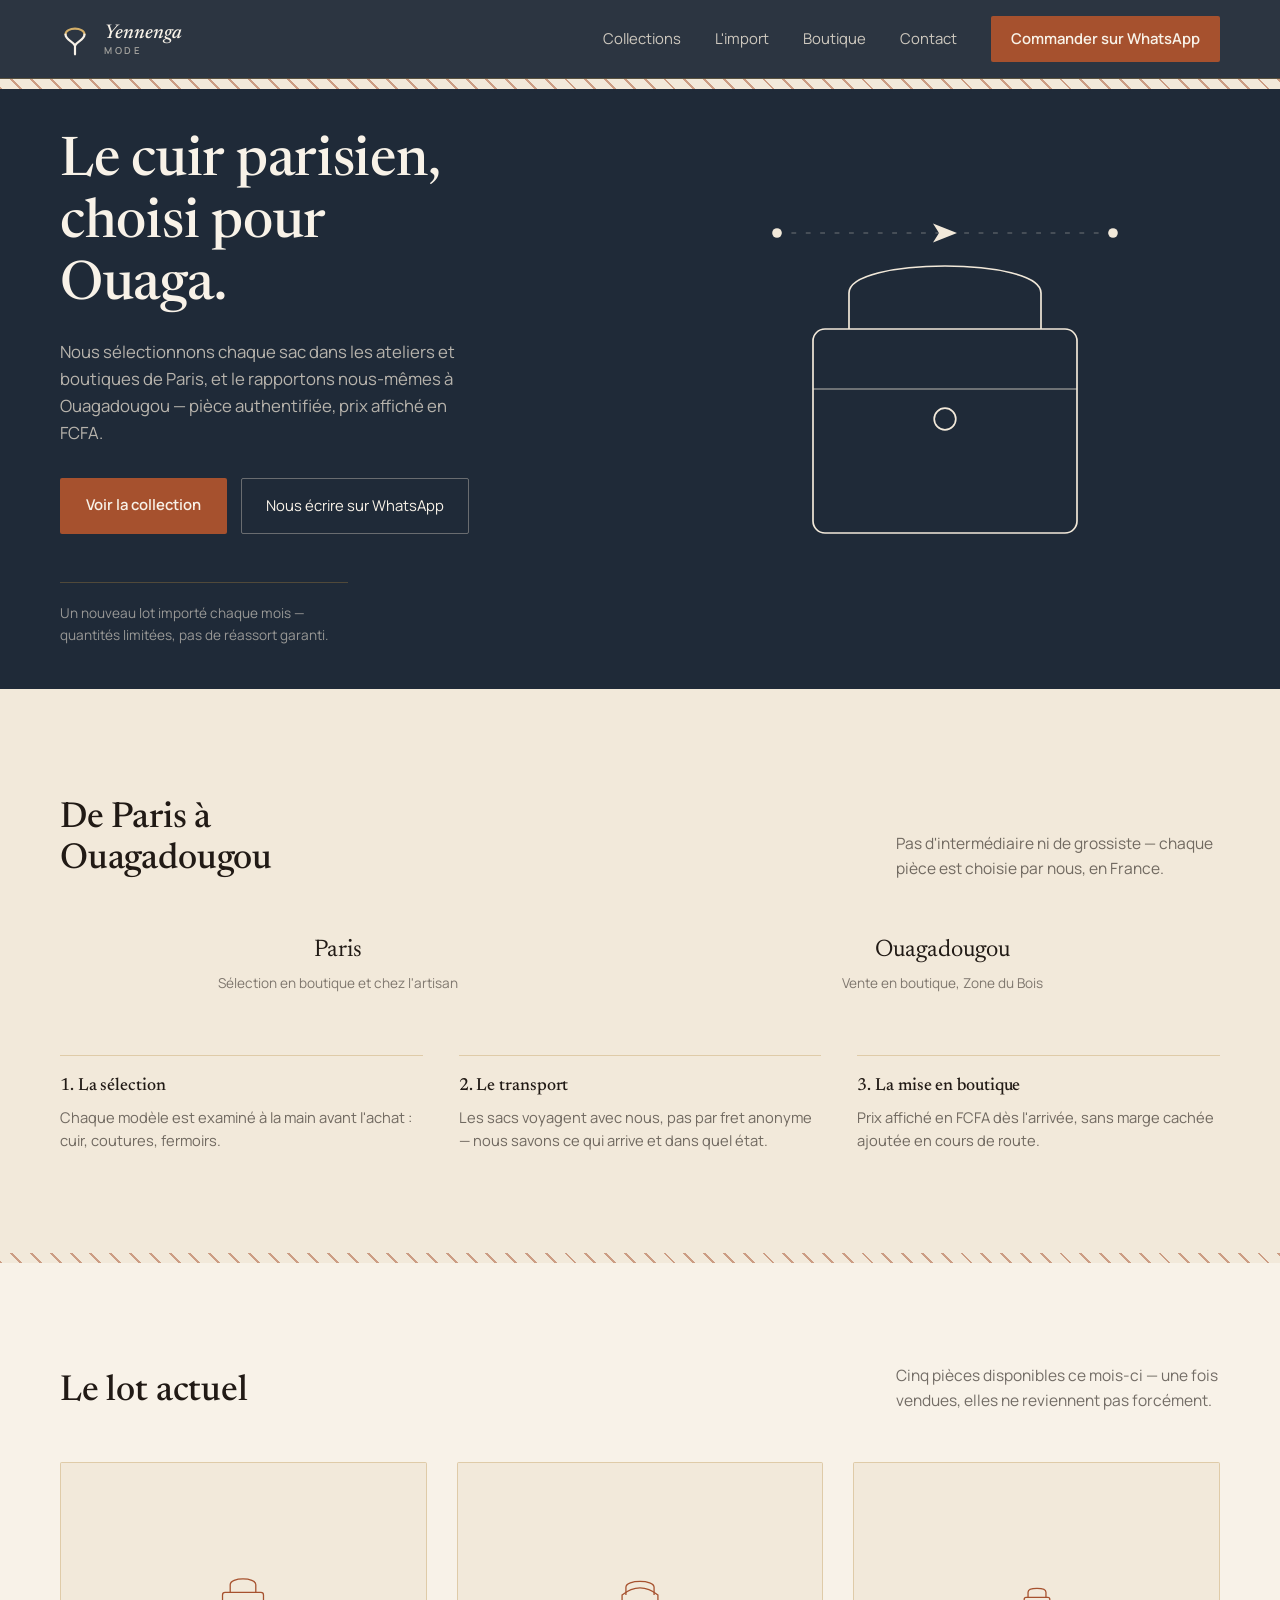
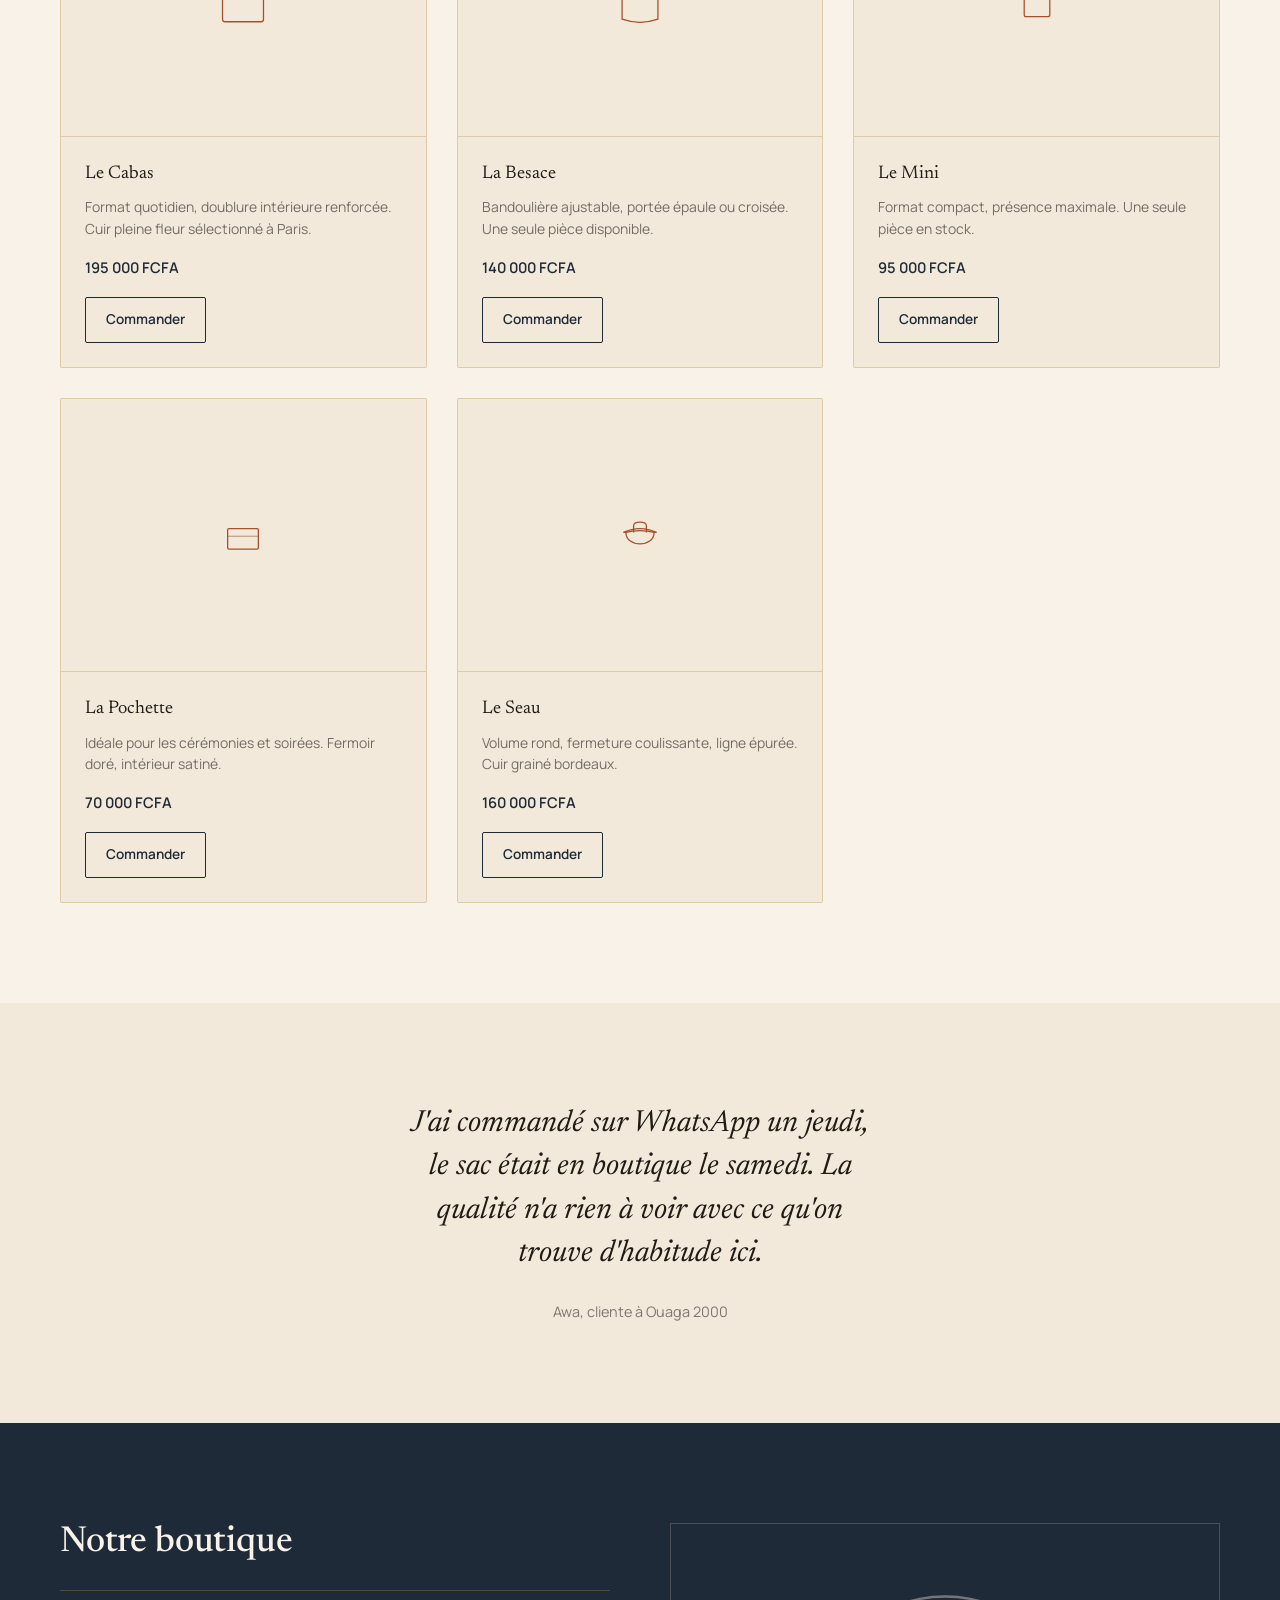
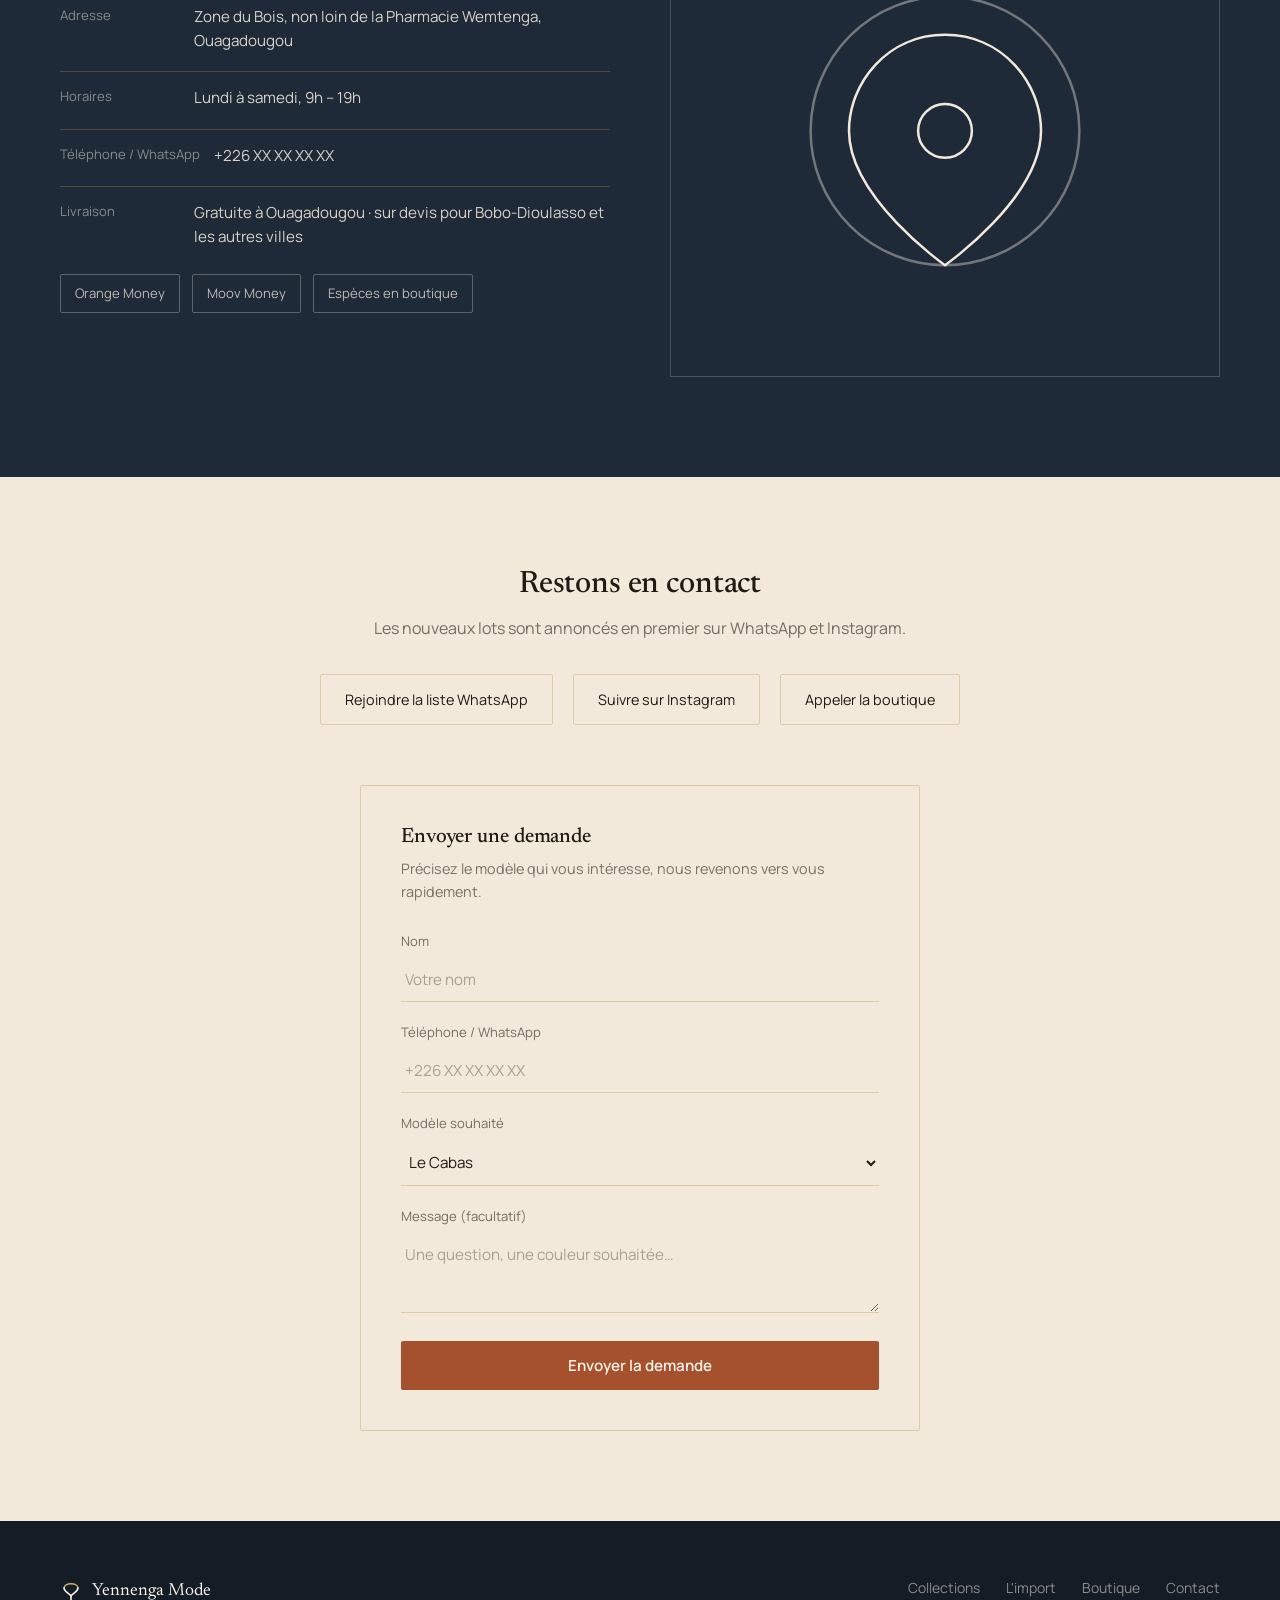
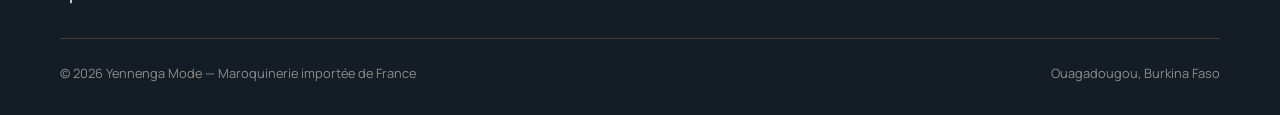
==== index.html @ 6e3dd167 "Initial commit: site vitrine Yennenga Mode Site statique HTML/CSS/JS pour la boutique de sacs à main" ====
<!DOCTYPE html>
<html lang="fr">
<head>
<meta charset="UTF-8">
<meta name="viewport" content="width=device-width, initial-scale=1.0">
<title>Yennenga Mode — Maroquinerie française, Ouagadougou</title>
<meta name="description" content="Sacs à main en cuir sélectionnés à Paris et importés à Ouagadougou. Commande sur WhatsApp, paiement Orange Money, Moov Money ou espèces en boutique.">
<link rel="icon" type="image/svg+xml" href="images/favicon.svg">
<link rel="preconnect" href="https://fonts.googleapis.com">
<link rel="preconnect" href="https://fonts.gstatic.com" crossorigin>
<link href="https://fonts.googleapis.com/css2?family=Newsreader:ital,opsz,wght@0,6..72,400;0,6..72,500;0,6..72,600;1,6..72,400;1,6..72,500&family=Manrope:wght@400;500;600;700&display=swap" rel="stylesheet">
<link rel="stylesheet" href="css/style.css">
</head>
<body>

<a class="skip-link" href="#contenu">Aller au contenu principal</a>

<header>
  <div class="nav">
    <a href="#" class="brand-lockup" aria-label="Yennenga Mode — accueil">
      <!-- Monogramme : voir yennenga-mode-logo.html pour les autres variantes -->
      <svg class="mark-icon" viewBox="0 0 76 88" fill="none" xmlns="http://www.w3.org/2000/svg" aria-hidden="true">
        <path d="M14 34 C14 14 62 14 62 34" stroke="#D3AE68" stroke-width="5.5" stroke-linecap="round"/>
        <path d="M14 34 C14 48 34 52 38 62" stroke="#F8F2E8" stroke-width="5.5" stroke-linecap="round"/>
        <path d="M62 34 C62 48 42 52 38 62" stroke="#F8F2E8" stroke-width="5.5" stroke-linecap="round"/>
        <line x1="38" y1="62" x2="38" y2="84" stroke="#F8F2E8" stroke-width="5.5" stroke-linecap="round"/>
      </svg>
      <span class="wordmark">
        <span class="brand">Yennenga</span>
        <span class="cat">MODE</span>
      </span>
    </a>
    <nav class="nav-links" aria-label="Navigation principale">
      <a href="#collections">Collections</a>
      <a href="#trajet">L'import</a>
      <a href="#boutique">Boutique</a>
      <a href="#suivez">Contact</a>
      <!-- href de secours si JS désactivé ; mis à jour dynamiquement par js/main.js (CONFIG.whatsappNumber) -->
      <a href="https://wa.me/22670000000" data-whatsapp-link class="nav-cta">Commander sur WhatsApp</a>
    </nav>
    <button class="burger" aria-label="Ouvrir le menu" aria-expanded="false"><span></span><span></span><span></span></button>
  </div>
</header>
<div class="motif"></div>

<main id="contenu">

<section class="hero">
  <div class="hero-grid">
    <div class="hero-text">
      <h1>Le cuir parisien, choisi pour Ouaga.</h1>
      <p class="lede">Nous sélectionnons chaque sac dans les ateliers et boutiques de Paris, et le rapportons nous-mêmes à Ouagadougou — pièce authentifiée, prix affiché en FCFA.</p>
      <div class="hero-actions">
        <a href="#collections" class="btn-primary">Voir la collection</a>
        <a href="https://wa.me/22670000000" data-whatsapp-link class="btn-ghost">Nous écrire sur WhatsApp</a>
      </div>
      <div class="hero-credo">Un nouveau lot importé chaque mois — quantités limitées, pas de réassort garanti.</div>
    </div>
    <div class="hero-art">
      <svg viewBox="0 0 400 380" fill="none" xmlns="http://www.w3.org/2000/svg" stroke-width="1.4" aria-hidden="true">
        <rect x="90" y="140" width="220" height="170" rx="10" stroke="currentColor"/>
        <path d="M120 140 V110 C120 80 280 80 280 110 V140" stroke="currentColor"/>
        <line x1="90" y1="190" x2="310" y2="190" stroke="currentColor" stroke-opacity="0.5"/>
        <circle cx="200" cy="215" r="9" stroke="currentColor"/>
        <path d="M60 60 L340 60" stroke="currentColor" stroke-opacity="0.25" stroke-dasharray="4 8"/>
        <circle cx="60" cy="60" r="4" fill="currentColor" stroke="none"/>
        <circle cx="340" cy="60" r="4" fill="currentColor" stroke="none"/>
        <path d="M190 52 L210 60 L190 68 L195 60 Z" fill="currentColor" stroke="none"/>
      </svg>
    </div>
  </div>
</section>

<section class="trajet" id="trajet">
  <div class="wrap">
    <div class="section-head">
      <h2>De Paris à Ouagadougou</h2>
      <p>Pas d'intermédiaire ni de grossiste — chaque pièce est choisie par nous, en France.</p>
    </div>
    <div class="route">
      <div class="route-city">
        <div class="name">Paris</div>
        <div class="tag">Sélection en boutique et chez l'artisan</div>
      </div>
      <div class="route-line">
        <svg viewBox="0 0 24 24" fill="none" xmlns="http://www.w3.org/2000/svg" aria-hidden="true">
          <path d="M2 12h20M15 6l6 6-6 6" stroke="currentColor" stroke-width="1.6"/>
        </svg>
      </div>
      <div class="route-city">
        <div class="name">Ouagadougou</div>
        <div class="tag">Vente en boutique, Zone du Bois</div>
      </div>
    </div>
    <div class="steps">
      <div class="step">
        <h3>1. La sélection</h3>
        <p>Chaque modèle est examiné à la main avant l'achat : cuir, coutures, fermoirs.</p>
      </div>
      <div class="step">
        <h3>2. Le transport</h3>
        <p>Les sacs voyagent avec nous, pas par fret anonyme — nous savons ce qui arrive et dans quel état.</p>
      </div>
      <div class="step">
        <h3>3. La mise en boutique</h3>
        <p>Prix affiché en FCFA dès l'arrivée, sans marge cachée ajoutée en cours de route.</p>
      </div>
    </div>
  </div>
</section>

<div class="motif"></div>

<!--
  SECTION COLLECTION — à personnaliser :
  - prix (.price) en FCFA, provisoires
  - description (.desc)
  - image : remplacer le <svg class="img-fallback"> par
    <img src="images/produits/NOM-DU-FICHIER.jpg" alt="description du sac">
    une fois les vraies photos disponibles (voir dossier images/produits/)
  - data-order-product doit correspondre exactement à une <option> du
    champ "Modèle souhaité" du formulaire de contact plus bas
-->
<section class="collections" id="collections">
  <div class="wrap">
    <div class="section-head">
      <h2>Le lot actuel</h2>
      <p>Cinq pièces disponibles ce mois-ci — une fois vendues, elles ne reviennent pas forcément.</p>
    </div>
    <div class="products">
      <div class="product-card">
        <div class="product-img">
          <!-- Remplacer par une vraie photo produit : images/produits/le-cabas.jpg -->
          <svg class="img-fallback" viewBox="0 0 100 100" fill="none" xmlns="http://www.w3.org/2000/svg" stroke-width="2" aria-hidden="true">
            <rect x="18" y="38" width="64" height="46" rx="4"/>
            <path d="M30 38 V26 C30 14 70 14 70 26 V38"/>
          </svg>
        </div>
        <div class="product-body">
          <div class="name">Le Cabas</div>
          <div class="desc">Format quotidien, doublure intérieure renforcée. Cuir pleine fleur sélectionné à Paris.</div>
          <div class="price">195 000 FCFA</div>
          <a href="#suivez" class="product-buy" data-order-product="Le Cabas">Commander</a>
        </div>
      </div>
      <div class="product-card">
        <div class="product-img">
          <!-- Remplacer par une vraie photo produit : images/produits/la-besace.jpg -->
          <svg class="img-fallback" viewBox="0 0 100 100" fill="none" xmlns="http://www.w3.org/2000/svg" stroke-width="2" aria-hidden="true">
            <path d="M22 42 Q50 20 78 42 V80 Q50 90 22 80 Z"/>
            <path d="M28 42 V30 C28 18 72 18 72 30 V42"/>
          </svg>
        </div>
        <div class="product-body">
          <div class="name">La Besace</div>
          <div class="desc">Bandoulière ajustable, portée épaule ou croisée. Une seule pièce disponible.</div>
          <div class="price">140 000 FCFA</div>
          <a href="#suivez" class="product-buy" data-order-product="La Besace">Commander</a>
        </div>
      </div>
      <div class="product-card">
        <div class="product-img">
          <!-- Remplacer par une vraie photo produit : images/produits/le-mini.jpg -->
          <svg class="img-fallback" viewBox="0 0 100 100" fill="none" xmlns="http://www.w3.org/2000/svg" stroke-width="2" aria-hidden="true">
            <rect x="30" y="46" width="40" height="30" rx="3"/>
            <path d="M36 46 V38 C36 30 64 30 64 38 V46"/>
          </svg>
        </div>
        <div class="product-body">
          <div class="name">Le Mini</div>
          <div class="desc">Format compact, présence maximale. Une seule pièce en stock.</div>
          <div class="price">95 000 FCFA</div>
          <a href="#suivez" class="product-buy" data-order-product="Le Mini">Commander</a>
        </div>
      </div>
      <div class="product-card">
        <div class="product-img">
          <!-- Remplacer par une vraie photo produit : images/produits/la-pochette.jpg -->
          <svg class="img-fallback" viewBox="0 0 100 100" fill="none" xmlns="http://www.w3.org/2000/svg" stroke-width="2" aria-hidden="true">
            <rect x="26" y="40" width="48" height="32" rx="2"/>
            <line x1="26" y1="52" x2="74" y2="52" stroke-opacity="0.5"/>
          </svg>
        </div>
        <div class="product-body">
          <div class="name">La Pochette</div>
          <div class="desc">Idéale pour les cérémonies et soirées. Fermoir doré, intérieur satiné.</div>
          <div class="price">70 000 FCFA</div>
          <a href="#suivez" class="product-buy" data-order-product="La Pochette">Commander</a>
        </div>
      </div>
      <div class="product-card">
        <div class="product-img">
          <!-- Remplacer par une vraie photo produit : images/produits/le-seau.jpg -->
          <svg class="img-fallback" viewBox="0 0 100 100" fill="none" xmlns="http://www.w3.org/2000/svg" stroke-width="2" aria-hidden="true">
            <path d="M28 46 C28 70 72 70 72 46"/>
            <path d="M24 46 Q50 34 76 46 L72 46 Q50 40 28 46 Z"/>
            <path d="M40 46 V36 C40 28 60 28 60 36 V46"/>
          </svg>
        </div>
        <div class="product-body">
          <div class="name">Le Seau</div>
          <div class="desc">Volume rond, fermeture coulissante, ligne épurée. Cuir grainé bordeaux.</div>
          <div class="price">160 000 FCFA</div>
          <a href="#suivez" class="product-buy" data-order-product="Le Seau">Commander</a>
        </div>
      </div>
    </div>
  </div>
</section>

<section class="quote-section">
  <div class="wrap">
    <blockquote>J'ai commandé sur WhatsApp un jeudi, le sac était en boutique le samedi. La qualité n'a rien à voir avec ce qu'on trouve d'habitude ici.</blockquote>
    <cite>Awa, cliente à Ouaga 2000</cite>
  </div>
</section>

<!--
  SECTION BOUTIQUE — à personnaliser : adresse, horaires, téléphone.
  Le numéro affiché ici est un texte simple (placeholder) ; le numéro
  utilisé pour les liens WhatsApp/appel se règle dans js/main.js (CONFIG.whatsappNumber).
-->
<section class="boutique" id="boutique">
  <div class="wrap boutique-grid">
    <div>
      <h2>Notre boutique</h2>
      <div class="info-list">
        <div class="row">
          <div class="label">Adresse</div>
          <div class="val">Zone du Bois, non loin de la Pharmacie Wemtenga, Ouagadougou</div>
        </div>
        <div class="row">
          <div class="label">Horaires</div>
          <div class="val">Lundi à samedi, 9h – 19h</div>
        </div>
        <div class="row">
          <div class="label">Téléphone / WhatsApp</div>
          <div class="val">+226 XX XX XX XX</div>
        </div>
        <div class="row">
          <div class="label">Livraison</div>
          <div class="val">Gratuite à Ouagadougou · sur devis pour Bobo-Dioulasso et les autres villes</div>
        </div>
      </div>
      <div class="pay-badges">
        <span>Orange Money</span>
        <span>Moov Money</span>
        <span>Espèces en boutique</span>
      </div>
    </div>
    <div class="map-card">
      <svg viewBox="0 0 200 200" fill="none" xmlns="http://www.w3.org/2000/svg" stroke-width="1.3" aria-hidden="true">
        <circle cx="100" cy="90" r="70" stroke="currentColor" stroke-opacity="0.4"/>
        <path d="M100 40 C130 40 150 65 150 90 C150 125 100 160 100 160 C100 160 50 125 50 90 C50 65 70 40 100 40 Z" stroke="currentColor"/>
        <circle cx="100" cy="90" r="14" stroke="currentColor"/>
      </svg>
    </div>
  </div>
</section>

<section class="follow" id="suivez">
  <div class="wrap">
    <div class="follow-inner">
      <h2>Restons en contact</h2>
      <p>Les nouveaux lots sont annoncés en premier sur WhatsApp et Instagram.</p>
      <div class="follow-links">
        <!-- hrefs de secours si JS désactivé ; mis à jour dynamiquement par js/main.js -->
        <a href="https://wa.me/22670000000" data-whatsapp-link>Rejoindre la liste WhatsApp</a>
        <a href="https://instagram.com/yennenga.mode" data-instagram-link>Suivre sur Instagram</a>
        <a href="tel:+22670000000" data-whatsapp-phone>Appeler la boutique</a>
      </div>
    </div>

    <!--
      FORMULAIRE DE CONTACT — envoyé via Formspree.
      1. Créer un compte gratuit sur https://formspree.io
      2. Créer un formulaire, récupérer son identifiant
      3. Renseigner CONFIG.formspreeFormId dans js/main.js
      Tant que ce n'est pas fait, le formulaire s'ouvre automatiquement
      dans WhatsApp avec les informations saisies, pour ne perdre aucune demande.
    -->
    <form class="contact-form" id="contact-form" method="POST">
      <h3>Envoyer une demande</h3>
      <div class="sub">Précisez le modèle qui vous intéresse, nous revenons vers vous rapidement.</div>

      <!-- Piège à robots (anti-spam Formspree) : champ caché, doit rester vide -->
      <input type="text" name="_gotcha" style="display:none" tabindex="-1" autocomplete="off">
      <input type="hidden" name="_subject" value="Nouvelle demande — Yennenga Mode">

      <div class="field">
        <label for="cf-nom">Nom</label>
        <input type="text" id="cf-nom" name="nom" placeholder="Votre nom" required>
      </div>
      <div class="field">
        <label for="cf-tel">Téléphone / WhatsApp</label>
        <input type="tel" id="cf-tel" name="telephone" placeholder="+226 XX XX XX XX" required>
      </div>
      <div class="field">
        <label for="cf-modele">Modèle souhaité</label>
        <select id="cf-modele" name="modele">
          <option>Le Cabas</option>
          <option>La Besace</option>
          <option>Le Mini</option>
          <option>La Pochette</option>
          <option>Le Seau</option>
          <option>Autre / je ne sais pas encore</option>
        </select>
      </div>
      <div class="field">
        <label for="cf-msg">Message (facultatif)</label>
        <textarea id="cf-msg" name="message" placeholder="Une question, une couleur souhaitée…"></textarea>
      </div>
      <button type="submit" class="contact-submit">Envoyer la demande</button>
      <div class="form-status" id="form-status" role="status" aria-live="polite"></div>
    </form>
  </div>
</section>

</main>

<footer>
  <div class="wrap">
    <div class="foot-grid">
      <div class="foot-logo">
        <svg class="mark-icon" viewBox="0 0 76 88" fill="none" xmlns="http://www.w3.org/2000/svg" aria-hidden="true">
          <path d="M14 34 C14 14 62 14 62 34" stroke="#D3AE68" stroke-width="5.5" stroke-linecap="round"/>
          <path d="M14 34 C14 48 34 52 38 62" stroke="#F8F2E8" stroke-width="5.5" stroke-linecap="round"/>
          <path d="M62 34 C62 48 42 52 38 62" stroke="#F8F2E8" stroke-width="5.5" stroke-linecap="round"/>
          <line x1="38" y1="62" x2="38" y2="84" stroke="#F8F2E8" stroke-width="5.5" stroke-linecap="round"/>
        </svg>
        <span>Yennenga Mode</span>
      </div>
      <div class="foot-links">
        <a href="#collections">Collections</a>
        <a href="#trajet">L'import</a>
        <a href="#boutique">Boutique</a>
        <a href="#suivez">Contact</a>
      </div>
    </div>
    <div class="foot-bottom">
      <span>© 2026 Yennenga Mode — Maroquinerie importée de France</span>
      <span>Ouagadougou, Burkina Faso</span>
    </div>
  </div>
</footer>

<script src="js/main.js"></script>
</body>
</html>
---- css/style.css ----
/* ===========================================================
   Yennenga Mode — feuille de styles
   Tokens de marque : voir :root ci-dessous
   =========================================================== */

:root{
  --indigo:#1F2A38;
  --indigo-deep:#141C26;
  --ocre:#A6512E;
  --ocre-deep:#8A3F22;
  --ivoire:#F2E9DA;
  --ivoire-soft:#F8F2E8;
  --laiton:#B98B3E;
  --laiton-pale:#D3AE68;
  --encre:#211A15;
  --ligne:rgba(185,139,62,0.32);
  --max:1240px;
}

*{box-sizing:border-box; margin:0; padding:0;}
html{scroll-behavior:smooth;}
@media (prefers-reduced-motion: reduce){
  html{scroll-behavior:auto;}
  *{animation-duration:0.01ms !important; animation-iteration-count:1 !important; transition-duration:0.01ms !important;}
}

body{
  font-family:'Manrope', sans-serif;
  color:var(--encre);
  background:var(--ivoire);
  line-height:1.6;
  font-weight:400;
}

h1,h2,h3{
  font-family:'Newsreader', serif;
  font-weight:500;
  line-height:1.14;
  letter-spacing:-0.005em;
}

a{color:inherit; text-decoration:none;}
img,svg{display:block; max-width:100%;}
button{font-family:inherit; cursor:pointer; border:none; background:none;}

a:focus-visible, button:focus-visible, input:focus-visible, select:focus-visible, textarea:focus-visible{
  outline:2px solid var(--laiton);
  outline-offset:3px;
}

.wrap{max-width:var(--max); margin:0 auto; padding:0 40px;}

/* Lien d'évitement, visible uniquement au focus clavier */
.skip-link{
  position:absolute; left:-9999px; top:auto;
  background:var(--ocre); color:var(--ivoire-soft);
  padding:12px 20px; z-index:100; border-radius:2px;
}
.skip-link:focus{left:16px; top:16px;}

/* motif divider — inspiré des lignes géométriques du bogolan, traité en abstraction discrète */
.motif{
  height:10px;
  background-image:repeating-linear-gradient(45deg, var(--ocre) 0 2px, transparent 2px 14px);
  opacity:0.5;
}

/* ---------- HEADER ---------- */
header{
  position:sticky; top:0; z-index:50;
  background:rgba(31,42,56,0.94);
  backdrop-filter:blur(6px);
  border-bottom:1px solid var(--ligne);
}
.nav{
  display:flex; align-items:center; justify-content:space-between;
  padding:16px 40px;
  max-width:var(--max); margin:0 auto;
}
.brand-lockup{display:flex; align-items:center; gap:14px;}
.brand-lockup .mark-icon{width:30px; height:35px; flex:none;}
.brand-lockup .wordmark{display:flex; flex-direction:column; line-height:1;}
.brand-lockup .wordmark .brand{
  font-family:'Newsreader', serif; font-style:italic; font-weight:500;
  font-size:1.25rem; color:var(--ivoire-soft);
}
.brand-lockup .wordmark .cat{
  font-family:'Manrope', sans-serif; font-weight:600; font-size:0.6rem;
  letter-spacing:0.28em; margin-top:3px; color:rgba(242,233,218,0.6);
}
.nav-links{display:flex; gap:34px; align-items:center;}
.nav-links a{color:var(--ivoire); font-size:0.93rem; opacity:0.82; transition:opacity 0.2s ease;}
.nav-links a:hover{opacity:1;}
.nav-cta{
  padding:11px 20px;
  background:var(--ocre);
  border-radius:2px;
  color:var(--ivoire-soft) !important;
  opacity:1 !important;
  font-size:0.88rem;
  font-weight:600;
}
.nav-cta:hover{background:var(--ocre-deep);}
.burger{display:none; flex-direction:column; gap:5px; padding:6px;}
.burger span{width:24px; height:1.5px; background:var(--ivoire);}

/* ---------- HERO ---------- */
.hero{background:var(--indigo); color:var(--ivoire); overflow:hidden;}
.hero-grid{
  display:grid; grid-template-columns:1.05fr 0.95fr;
  align-items:center; max-width:var(--max); margin:0 auto;
  padding:0 40px; min-height:600px;
}
.hero-text{
  padding-right:30px;
  opacity:0; transform:translateY(18px);
  animation:reveal 0.9s ease 0.15s forwards;
}
@keyframes reveal{ to{opacity:1; transform:translateY(0);} }

.hero h1{
  font-size:clamp(2.3rem, 4.4vw, 3.4rem);
  color:var(--ivoire-soft);
  max-width:13ch;
}
.hero p.lede{
  margin-top:22px; max-width:40ch;
  color:rgba(242,233,218,0.72);
  font-size:1.05rem;
}
.hero-actions{display:flex; gap:14px; margin-top:32px; flex-wrap:wrap;}
.btn-primary{
  background:var(--ocre); color:var(--ivoire-soft);
  padding:15px 26px; border-radius:2px; font-size:0.93rem; font-weight:600;
  transition:background 0.2s ease;
}
.btn-primary:hover{background:var(--ocre-deep);}
.btn-ghost{
  padding:15px 24px; border:1px solid rgba(242,233,218,0.35);
  color:var(--ivoire-soft); border-radius:2px; font-size:0.93rem;
  transition:border-color 0.2s ease;
}
.btn-ghost:hover{border-color:var(--laiton-pale);}

.hero-credo{
  margin-top:48px; padding-top:20px; border-top:1px solid var(--ligne);
  font-size:0.85rem; color:rgba(242,233,218,0.58); max-width:36ch;
}

.hero-art{display:flex; align-items:center; justify-content:center; padding:30px 0;}
.hero-art svg{width:110%; max-width:480px; height:auto;}

/* ---------- SECTION HEAD ---------- */
.section-head{
  display:flex; justify-content:space-between; align-items:flex-end;
  gap:24px; margin-bottom:50px; flex-wrap:wrap;
}
.section-head h2{font-size:clamp(1.75rem, 2.8vw, 2.3rem); max-width:16ch;}
.section-head p{max-width:36ch; color:rgba(33,26,21,0.62); font-size:0.97rem;}

/* ---------- TRAJET (import) ---------- */
.trajet{padding:110px 0 100px;}
.route{
  display:grid; grid-template-columns:1fr auto 1fr;
  align-items:center; gap:24px; margin-bottom:60px;
}
.route-city{text-align:center;}
.route-city .name{font-family:'Newsreader', serif; font-size:1.5rem;}
.route-city .tag{font-size:0.85rem; color:rgba(33,26,21,0.55); margin-top:4px;}
.route-line{position:relative; height:2px; background:repeating-linear-gradient(90deg, var(--laiton) 0 8px, transparent 8px 16px);}
.route-line svg{position:absolute; top:50%; left:50%; transform:translate(-50%,-55%); width:28px; height:28px; stroke:var(--ocre);}

.steps{display:grid; grid-template-columns:repeat(3,1fr); gap:36px;}
.step{border-top:1px solid var(--ligne); padding-top:20px;}
.step h3{font-size:1.1rem; font-weight:500; margin-bottom:10px;}
.step p{font-size:0.92rem; color:rgba(33,26,21,0.62);}

/* ---------- COLLECTION PRODUITS ---------- */
.collections{padding:100px 0; background:var(--ivoire-soft);}
.products{display:grid; grid-template-columns:repeat(3, 1fr); gap:30px;}
.product-card{
  border:1px solid var(--ligne); border-radius:2px; overflow:hidden;
  background:var(--ivoire); display:flex; flex-direction:column;
  transition:border-color 0.2s ease, transform 0.2s ease;
}
.product-card:hover{border-color:var(--laiton); transform:translateY(-3px);}
.product-img{
  aspect-ratio:4/3; background:var(--ivoire);
  display:flex; align-items:center; justify-content:center;
  border-bottom:1px solid var(--ligne);
  position:relative; overflow:hidden;
}
.product-img img{width:100%; height:100%; object-fit:cover;}
.product-img .img-fallback{width:64px; height:64px; stroke:var(--ocre);}
.product-body{padding:22px 24px 24px; display:flex; flex-direction:column; flex:1;}
.product-card .name{font-family:'Newsreader', serif; font-size:1.15rem;}
.product-card .desc{font-size:0.87rem; color:rgba(33,26,21,0.6); margin-top:8px; line-height:1.55;}
.product-card .price{font-size:0.92rem; margin-top:16px; color:var(--indigo); font-weight:600;}
.product-buy{
  margin-top:18px; align-self:flex-start;
  padding:11px 20px; border:1px solid var(--indigo); border-radius:2px;
  font-size:0.85rem; font-weight:600; color:var(--indigo);
  transition:background 0.2s ease, color 0.2s ease;
}
.product-buy:hover{background:var(--indigo); color:var(--ivoire-soft);}

/* ---------- QUOTE ---------- */
.quote-section{padding:100px 0; text-align:center;}
.quote-section blockquote{
  font-family:'Newsreader', serif; font-style:italic;
  font-size:clamp(1.35rem, 2.4vw, 1.9rem); max-width:28ch; margin:0 auto; line-height:1.42;
}
.quote-section cite{display:block; margin-top:24px; font-style:normal; font-size:0.9rem; color:rgba(33,26,21,0.55); font-family:'Manrope', sans-serif;}

/* ---------- BOUTIQUE ---------- */
.boutique{background:var(--indigo); color:var(--ivoire); padding:100px 0;}
.boutique-grid{display:grid; grid-template-columns:1fr 1fr; gap:60px; align-items:start;}
.boutique h2{color:var(--ivoire-soft); font-size:clamp(1.75rem, 2.8vw, 2.3rem);}
.info-list{margin-top:26px; display:flex; flex-direction:column; gap:18px;}
.info-list .row{display:flex; gap:14px; border-top:1px solid var(--ligne); padding-top:14px;}
.info-list .label{font-size:0.82rem; color:rgba(242,233,218,0.5); min-width:120px;}
.info-list .val{font-size:0.95rem; color:rgba(242,233,218,0.88);}
.info-list .val a{text-decoration:underline; text-underline-offset:3px; text-decoration-color:rgba(242,233,218,0.4);}
.info-list .val a:hover{color:var(--laiton-pale);}
.pay-badges{display:flex; gap:12px; margin-top:24px; flex-wrap:wrap;}
.pay-badges span{
  border:1px solid rgba(242,233,218,0.3); padding:8px 14px; border-radius:2px;
  font-size:0.82rem; color:rgba(242,233,218,0.75);
}
.map-card{
  border:1px solid rgba(242,233,218,0.2); padding:34px;
  display:flex; align-items:center; justify-content:center; aspect-ratio:4/3;
}
.map-card svg{width:80%; stroke:var(--laiton-pale);}

/* ---------- SUIVEZ-NOUS / CONTACT ---------- */
.follow{padding:90px 0;}
.follow-inner{text-align:center; margin-bottom:60px;}
.follow h2{font-size:clamp(1.6rem, 2.4vw, 2rem); max-width:18ch; margin:0 auto;}
.follow p{margin-top:14px; color:rgba(33,26,21,0.6);}
.follow-links{display:flex; justify-content:center; gap:20px; margin-top:32px; flex-wrap:wrap;}
.follow-links a{
  padding:13px 24px; border:1px solid var(--ligne); border-radius:2px; font-size:0.9rem;
  transition:border-color 0.2s ease, color 0.2s ease;
}
.follow-links a:hover{border-color:var(--ocre); color:var(--ocre-deep);}

.contact-form{
  max-width:560px; margin:0 auto;
  border:1px solid var(--ligne); border-radius:2px; padding:40px;
}
.contact-form h3{font-family:'Newsreader', serif; font-size:1.3rem; margin-bottom:8px;}
.contact-form .sub{font-size:0.9rem; color:rgba(33,26,21,0.58); margin-bottom:28px;}
.field{margin-bottom:20px; display:flex; flex-direction:column; gap:6px;}
.field label{font-size:0.82rem; color:rgba(33,26,21,0.6);}
.field input, .field select, .field textarea{
  font-family:inherit; font-size:0.95rem; padding:11px 4px;
  border:none; border-bottom:1px solid var(--ligne); background:none;
  color:var(--encre);
}
.field textarea{resize:vertical; min-height:80px;}
.field input::placeholder, .field textarea::placeholder{color:rgba(33,26,21,0.35);}
.contact-submit{
  margin-top:8px; width:100%; text-align:center;
  padding:14px; background:var(--ocre); color:var(--ivoire-soft);
  border-radius:2px; font-size:0.95rem; font-weight:600;
  transition:background 0.2s ease;
}
.contact-submit:hover{background:var(--ocre-deep);}
.contact-submit:disabled{opacity:0.6; cursor:wait;}

.form-status{
  margin-top:16px; padding:12px 14px; border-radius:2px; font-size:0.88rem;
  display:none;
}
.form-status.visible{display:block;}
.form-status.success{background:rgba(166,81,46,0.1); color:var(--ocre-deep); border:1px solid rgba(166,81,46,0.3);}
.form-status.error{background:rgba(166,81,46,0.1); color:var(--ocre-deep); border:1px solid rgba(166,81,46,0.3);}

/* ---------- FOOTER ---------- */
footer{background:var(--indigo-deep); color:rgba(242,233,218,0.55); padding:56px 0 32px;}
.foot-grid{display:flex; justify-content:space-between; flex-wrap:wrap; gap:30px; padding-bottom:32px; border-bottom:1px solid var(--ligne);}
.foot-logo{display:flex; align-items:center; gap:10px;}
.foot-logo .mark-icon{width:22px; height:26px;}
.foot-logo span{font-family:'Newsreader', serif; color:var(--ivoire-soft); font-size:1.1rem;}
.foot-links{display:flex; gap:26px; flex-wrap:wrap;}
.foot-links a{font-size:0.87rem;}
.foot-links a:hover{color:var(--laiton-pale);}
.foot-bottom{display:flex; justify-content:space-between; padding-top:24px; font-size:0.8rem; flex-wrap:wrap; gap:10px;}

/* ---------- RESPONSIVE ---------- */
@media (max-width: 880px){
  .nav-links{display:none;}
  .burger{display:flex;}
  .hero-grid{grid-template-columns:1fr; min-height:auto; padding:60px 24px 44px;}
  .hero-text{padding-right:0;}
  .wrap{padding:0 24px;}
  .products{grid-template-columns:repeat(2,1fr);}
}
@media (max-width: 560px){
  .products{grid-template-columns:1fr;}
  .route{grid-template-columns:1fr; text-align:center; gap:14px;}
  .route-line{height:40px; width:2px; margin:0 auto; background:repeating-linear-gradient(180deg, var(--laiton) 0 8px, transparent 8px 16px);}
  .route-line svg{transform:translate(-50%,-50%) rotate(90deg);}
  .steps{grid-template-columns:1fr; gap:24px;}
  .boutique-grid{grid-template-columns:1fr; gap:40px;}
  .nav{padding:14px 24px;}
  .contact-form{padding:28px 22px;}
}
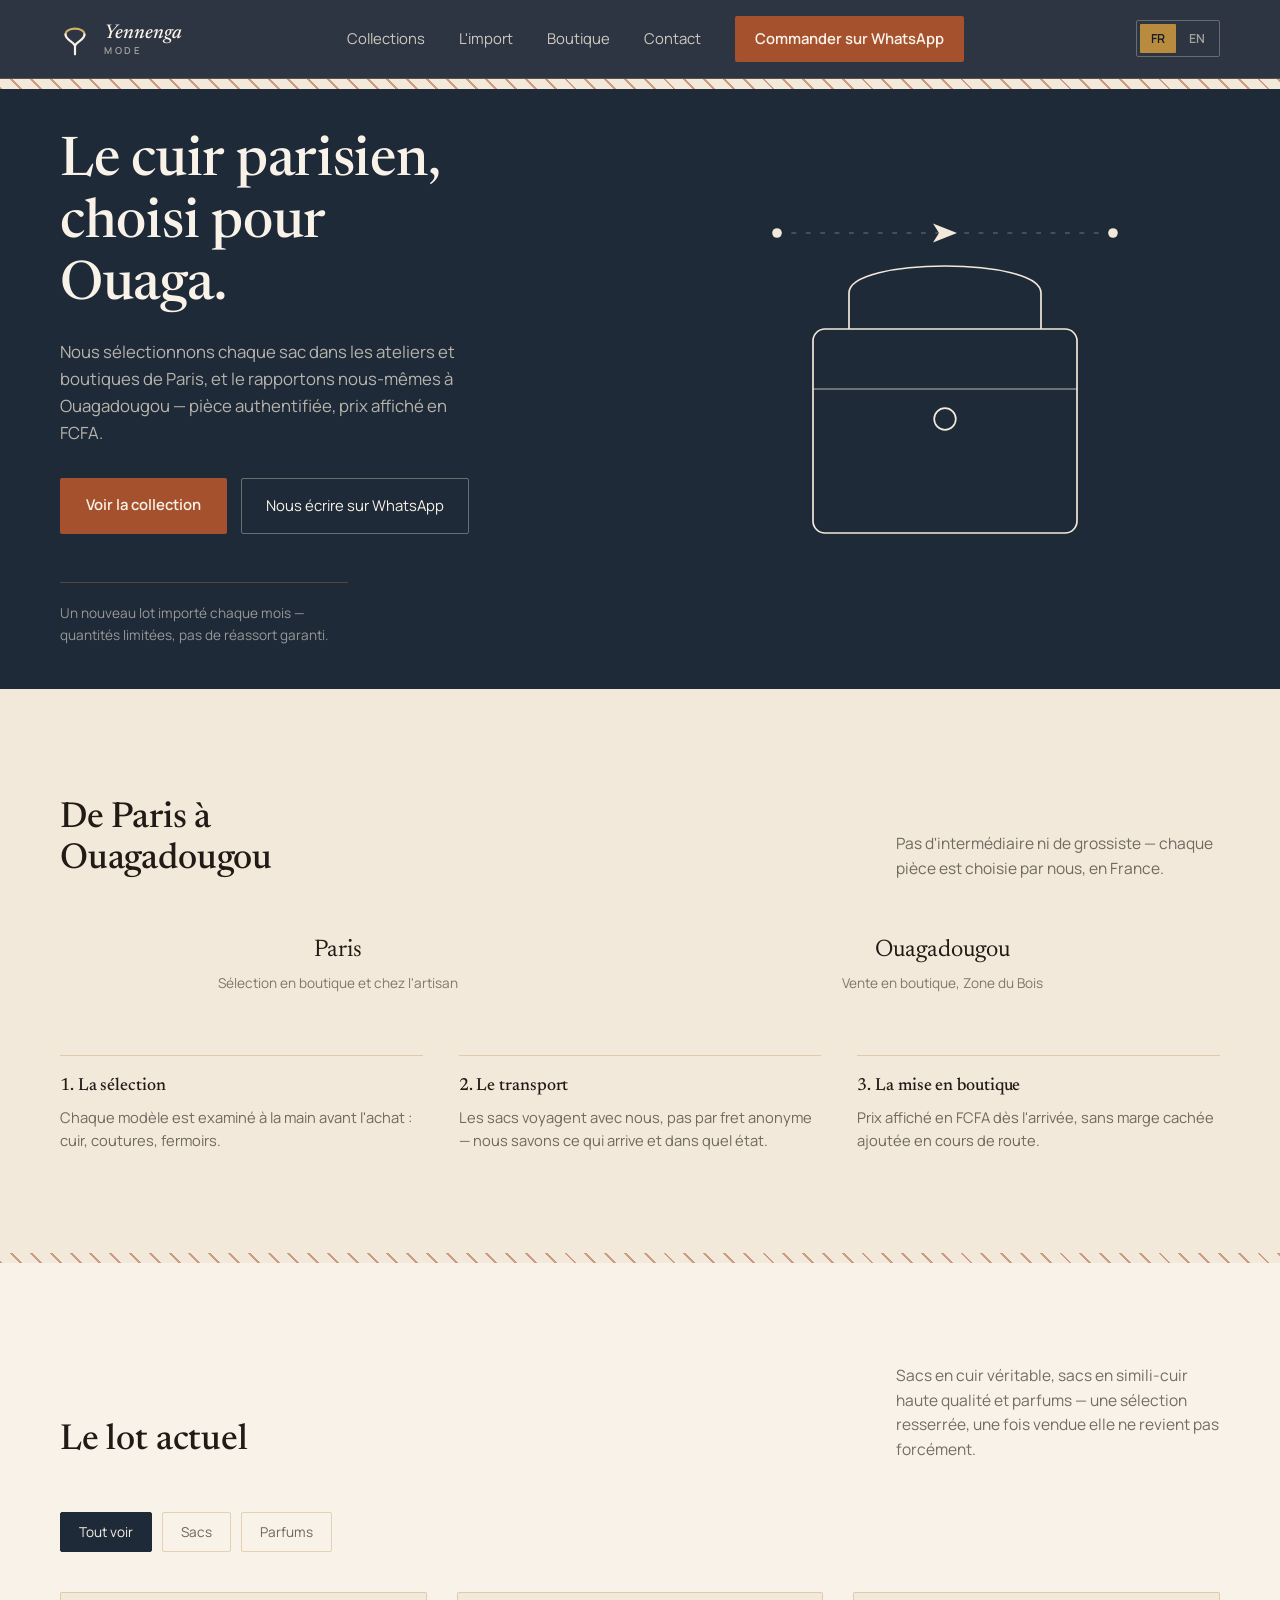
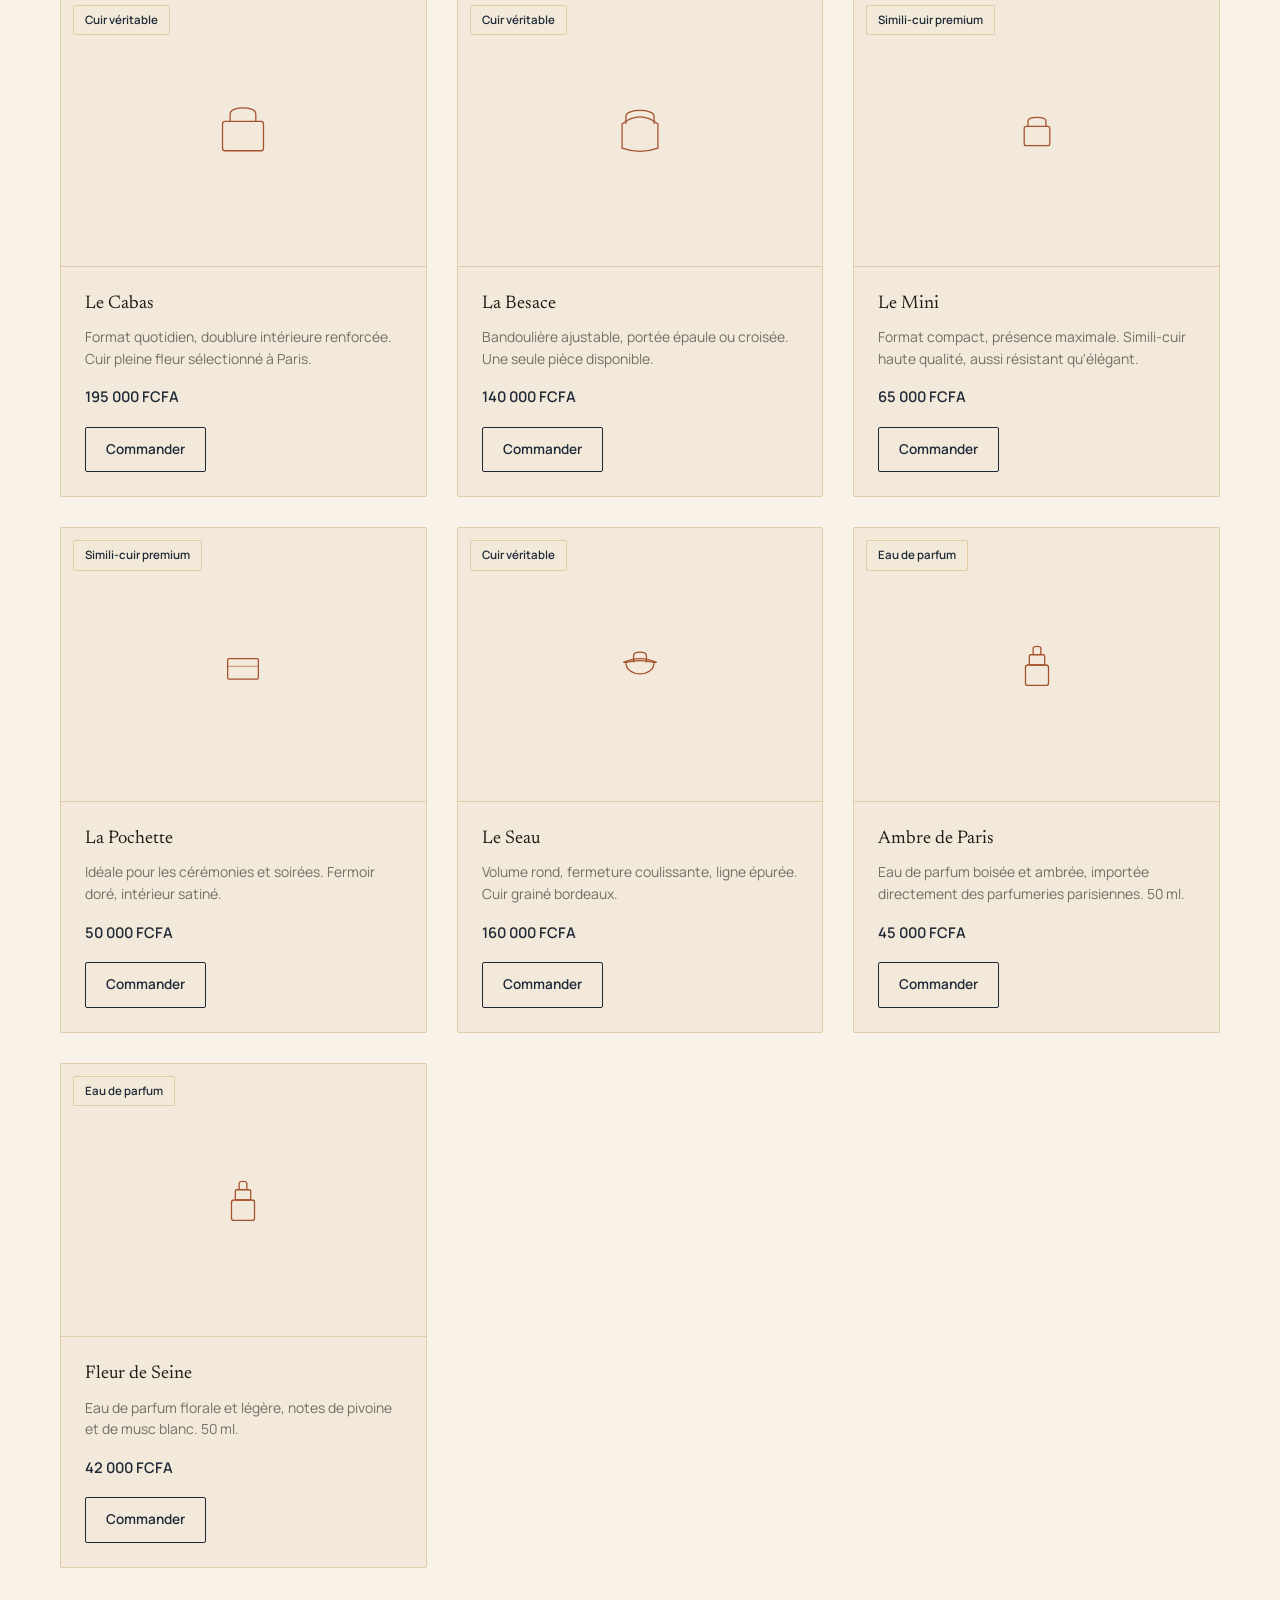
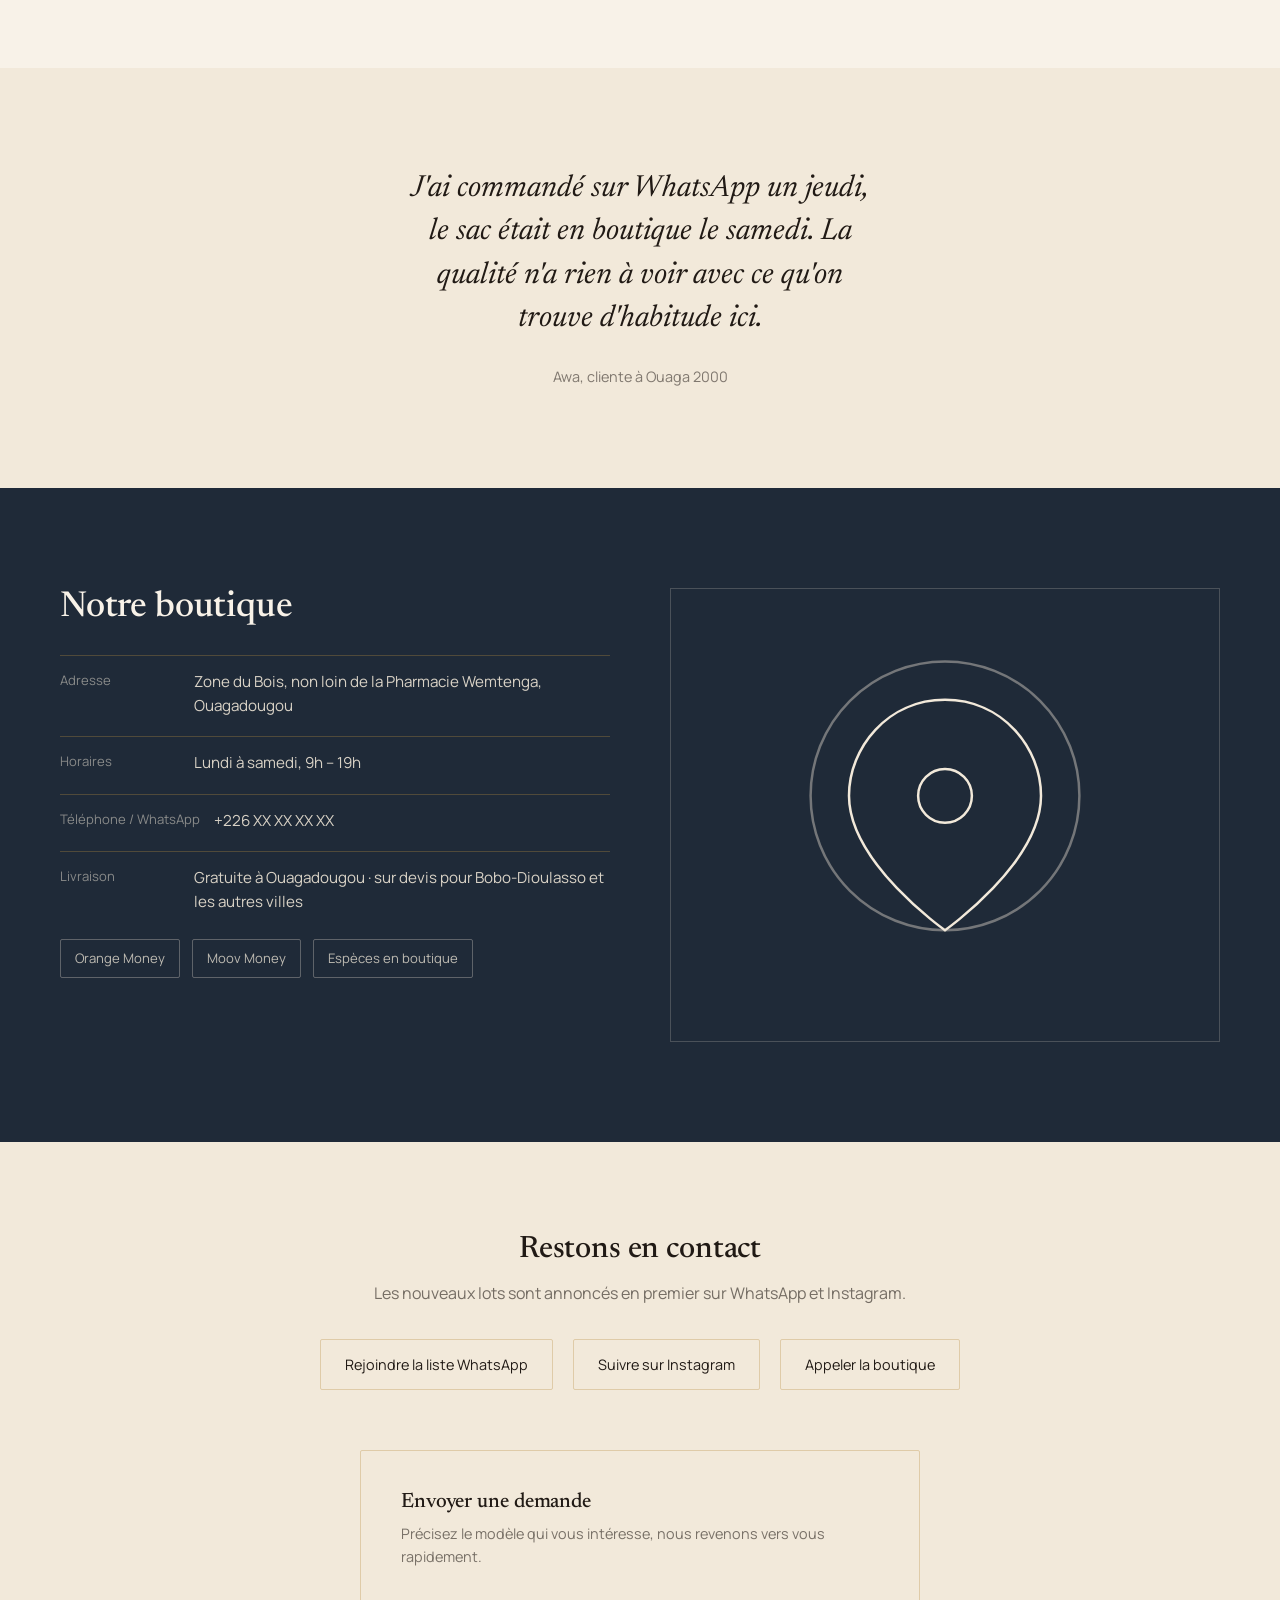
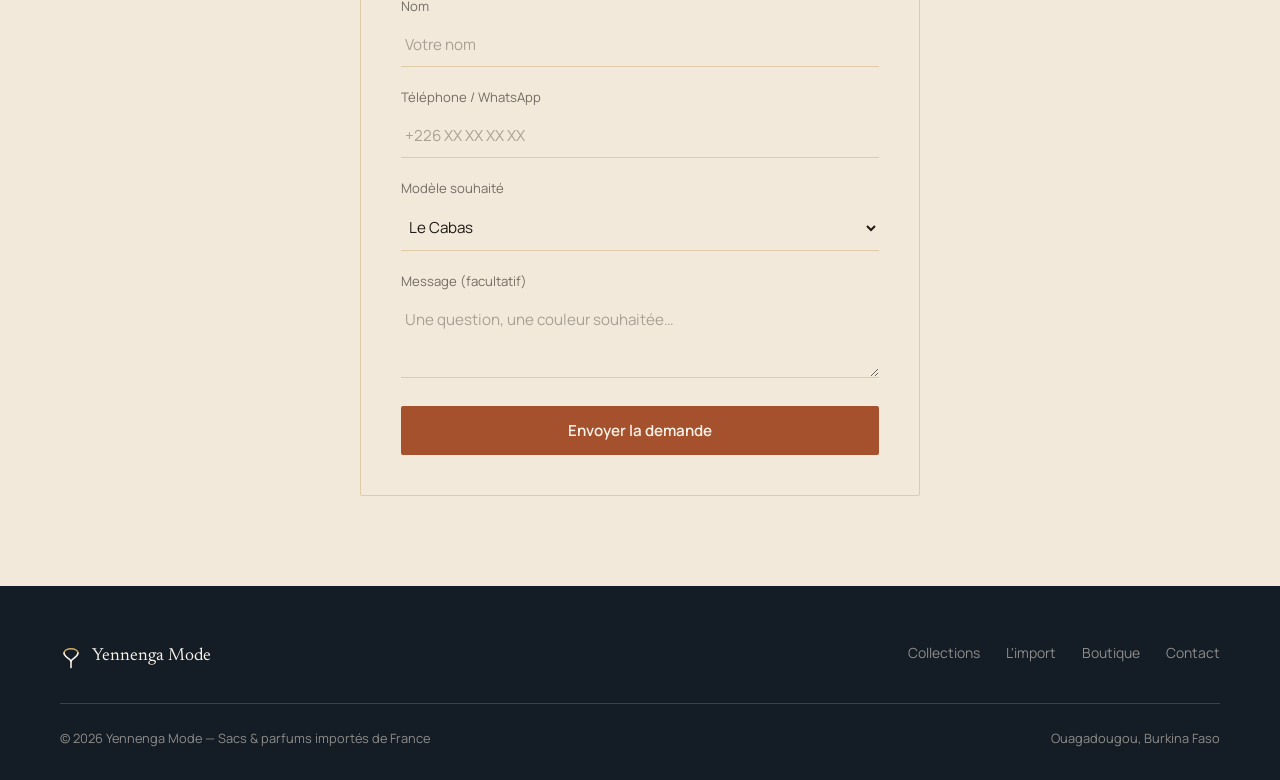
==== commit d0e8057d: "Mise à jour du contenu v1 Co-Authored-By: Claude Sonnet 5 <noreply@anthropic.com>" ====
--- a/index.html
+++ b/index.html
@@ -3,8 +3,8 @@
 <head>
 <meta charset="UTF-8">
 <meta name="viewport" content="width=device-width, initial-scale=1.0">
-<title>Yennenga Mode — Maroquinerie française, Ouagadougou</title>
-<meta name="description" content="Sacs à main en cuir sélectionnés à Paris et importés à Ouagadougou. Commande sur WhatsApp, paiement Orange Money, Moov Money ou espèces en boutique.">
+<title data-i18n="meta.title">Yennenga Mode — Sacs &amp; parfums importés de France, Ouagadougou</title>
+<meta name="description" content="Sacs en cuir et simili-cuir, parfums importés de Paris, vendus à Ouagadougou. Commande sur WhatsApp, paiement Orange Money, Moov Money ou espèces en boutique.">
 <link rel="icon" type="image/svg+xml" href="images/favicon.svg">
 <link rel="preconnect" href="https://fonts.googleapis.com">
 <link rel="preconnect" href="https://fonts.gstatic.com" crossorigin>
@@ -13,7 +13,7 @@
 </head>
 <body>
 
-<a class="skip-link" href="#contenu">Aller au contenu principal</a>
+<a class="skip-link" href="#contenu" data-i18n="skip.link">Aller au contenu principal</a>
 
 <header>
   <div class="nav">
@@ -31,14 +31,18 @@
       </span>
     </a>
     <nav class="nav-links" aria-label="Navigation principale">
-      <a href="#collections">Collections</a>
-      <a href="#trajet">L'import</a>
-      <a href="#boutique">Boutique</a>
-      <a href="#suivez">Contact</a>
+      <a href="#collections" data-i18n="nav.collections">Collections</a>
+      <a href="#trajet" data-i18n="nav.import">L'import</a>
+      <a href="#boutique" data-i18n="nav.boutique">Boutique</a>
+      <a href="#suivez" data-i18n="nav.contact">Contact</a>
       <!-- href de secours si JS désactivé ; mis à jour dynamiquement par js/main.js (CONFIG.whatsappNumber) -->
-      <a href="https://wa.me/22670000000" data-whatsapp-link class="nav-cta">Commander sur WhatsApp</a>
+      <a href="https://wa.me/22670000000" data-whatsapp-link class="nav-cta" data-i18n="nav.cta">Commander sur WhatsApp</a>
     </nav>
-    <button class="burger" aria-label="Ouvrir le menu" aria-expanded="false"><span></span><span></span><span></span></button>
+    <div class="lang-switch" role="group" data-i18n-aria-label="lang.groupLabel" aria-label="Choix de la langue">
+      <button class="lang-btn active" data-lang="fr" aria-pressed="true">FR</button>
+      <button class="lang-btn" data-lang="en" aria-pressed="false">EN</button>
+    </div>
+    <button class="burger" data-i18n-aria-label="burger.ariaLabel" aria-label="Ouvrir le menu" aria-expanded="false"><span></span><span></span><span></span></button>
   </div>
 </header>
 <div class="motif"></div>
@@ -48,13 +52,13 @@
 <section class="hero">
   <div class="hero-grid">
     <div class="hero-text">
-      <h1>Le cuir parisien, choisi pour Ouaga.</h1>
-      <p class="lede">Nous sélectionnons chaque sac dans les ateliers et boutiques de Paris, et le rapportons nous-mêmes à Ouagadougou — pièce authentifiée, prix affiché en FCFA.</p>
+      <h1 data-i18n="hero.title">Le cuir parisien, choisi pour Ouaga.</h1>
+      <p class="lede" data-i18n="hero.lede">Nous sélectionnons chaque sac dans les ateliers et boutiques de Paris, et le rapportons nous-mêmes à Ouagadougou — pièce authentifiée, prix affiché en FCFA.</p>
       <div class="hero-actions">
-        <a href="#collections" class="btn-primary">Voir la collection</a>
-        <a href="https://wa.me/22670000000" data-whatsapp-link class="btn-ghost">Nous écrire sur WhatsApp</a>
-      </div>
-      <div class="hero-credo">Un nouveau lot importé chaque mois — quantités limitées, pas de réassort garanti.</div>
+        <a href="#collections" class="btn-primary" data-i18n="hero.btn1">Voir la collection</a>
+        <a href="https://wa.me/22670000000" data-whatsapp-link class="btn-ghost" data-i18n="hero.btn2">Nous écrire sur WhatsApp</a>
+      </div>
+      <div class="hero-credo" data-i18n="hero.credo">Un nouveau lot importé chaque mois — quantités limitées, pas de réassort garanti.</div>
     </div>
     <div class="hero-art">
       <svg viewBox="0 0 400 380" fill="none" xmlns="http://www.w3.org/2000/svg" stroke-width="1.4" aria-hidden="true">
@@ -74,13 +78,13 @@
 <section class="trajet" id="trajet">
   <div class="wrap">
     <div class="section-head">
-      <h2>De Paris à Ouagadougou</h2>
-      <p>Pas d'intermédiaire ni de grossiste — chaque pièce est choisie par nous, en France.</p>
+      <h2 data-i18n="trajet.h2">De Paris à Ouagadougou</h2>
+      <p data-i18n="trajet.p">Pas d'intermédiaire ni de grossiste — chaque pièce est choisie par nous, en France.</p>
     </div>
     <div class="route">
       <div class="route-city">
         <div class="name">Paris</div>
-        <div class="tag">Sélection en boutique et chez l'artisan</div>
+        <div class="tag" data-i18n="trajet.parisTag">Sélection en boutique et chez l'artisan</div>
       </div>
       <div class="route-line">
         <svg viewBox="0 0 24 24" fill="none" xmlns="http://www.w3.org/2000/svg" aria-hidden="true">
@@ -89,21 +93,21 @@
       </div>
       <div class="route-city">
         <div class="name">Ouagadougou</div>
-        <div class="tag">Vente en boutique, Zone du Bois</div>
+        <div class="tag" data-i18n="trajet.ouagaTag">Vente en boutique, Zone du Bois</div>
       </div>
     </div>
     <div class="steps">
       <div class="step">
-        <h3>1. La sélection</h3>
-        <p>Chaque modèle est examiné à la main avant l'achat : cuir, coutures, fermoirs.</p>
+        <h3 data-i18n="trajet.step1h">1. La sélection</h3>
+        <p data-i18n="trajet.step1p">Chaque modèle est examiné à la main avant l'achat : cuir, coutures, fermoirs.</p>
       </div>
       <div class="step">
-        <h3>2. Le transport</h3>
-        <p>Les sacs voyagent avec nous, pas par fret anonyme — nous savons ce qui arrive et dans quel état.</p>
+        <h3 data-i18n="trajet.step2h">2. Le transport</h3>
+        <p data-i18n="trajet.step2p">Les sacs voyagent avec nous, pas par fret anonyme — nous savons ce qui arrive et dans quel état.</p>
       </div>
       <div class="step">
-        <h3>3. La mise en boutique</h3>
-        <p>Prix affiché en FCFA dès l'arrivée, sans marge cachée ajoutée en cours de route.</p>
+        <h3 data-i18n="trajet.step3h">3. La mise en boutique</h3>
+        <p data-i18n="trajet.step3p">Prix affiché en FCFA dès l'arrivée, sans marge cachée ajoutée en cours de route.</p>
       </div>
     </div>
   </div>
@@ -114,23 +118,36 @@
 <!--
   SECTION COLLECTION — à personnaliser :
   - prix (.price) en FCFA, provisoires
-  - description (.desc)
+  - description (.desc), en français dans le HTML : sert de repère, la traduction
+    affichée vient du dictionnaire dans js/main.js (clé data-i18n correspondante)
   - image : remplacer le <svg class="img-fallback"> par
-    <img src="images/produits/NOM-DU-FICHIER.jpg" alt="description du sac">
+    <img src="images/produits/NOM-DU-FICHIER.jpg" alt="description du produit">
     une fois les vraies photos disponibles (voir dossier images/produits/)
+  - data-category ("sac" / "parfum") pilote les onglets de filtre ; pour ajouter
+    une nouvelle catégorie plus tard, ajouter un bouton .cat-tab data-filter
+    correspondant et l'utiliser sur les cartes concernées
   - data-order-product doit correspondre exactement à une <option> du
     champ "Modèle souhaité" du formulaire de contact plus bas
+  - le badge matière (.material-tag) utilise une clé mat.cuir / mat.simili / mat.parfum
 -->
 <section class="collections" id="collections">
   <div class="wrap">
     <div class="section-head">
-      <h2>Le lot actuel</h2>
-      <p>Cinq pièces disponibles ce mois-ci — une fois vendues, elles ne reviennent pas forcément.</p>
-    </div>
+      <h2 data-i18n="coll.h2">Le lot actuel</h2>
+      <p data-i18n="coll.p">Sacs en cuir véritable, sacs en simili-cuir haute qualité et parfums — une sélection resserrée, une fois vendue elle ne revient pas forcément.</p>
+    </div>
+
+    <div class="cat-tabs" role="tablist" aria-label="Filtrer la collection">
+      <button class="cat-tab active" data-filter="tous" data-i18n="coll.tabAll">Tout voir</button>
+      <button class="cat-tab" data-filter="sac" data-i18n="coll.tabBags">Sacs</button>
+      <button class="cat-tab" data-filter="parfum" data-i18n="coll.tabPerfumes">Parfums</button>
+    </div>
+
     <div class="products">
-      <div class="product-card">
+      <div class="product-card" data-category="sac">
         <div class="product-img">
           <!-- Remplacer par une vraie photo produit : images/produits/le-cabas.jpg -->
+          <span class="material-tag" data-i18n="mat.cuir">Cuir véritable</span>
           <svg class="img-fallback" viewBox="0 0 100 100" fill="none" xmlns="http://www.w3.org/2000/svg" stroke-width="2" aria-hidden="true">
             <rect x="18" y="38" width="64" height="46" rx="4"/>
             <path d="M30 38 V26 C30 14 70 14 70 26 V38"/>
@@ -138,14 +155,15 @@
         </div>
         <div class="product-body">
           <div class="name">Le Cabas</div>
-          <div class="desc">Format quotidien, doublure intérieure renforcée. Cuir pleine fleur sélectionné à Paris.</div>
+          <div class="desc" data-i18n="p.cabas.desc">Format quotidien, doublure intérieure renforcée. Cuir pleine fleur sélectionné à Paris.</div>
           <div class="price">195 000 FCFA</div>
-          <a href="#suivez" class="product-buy" data-order-product="Le Cabas">Commander</a>
-        </div>
-      </div>
-      <div class="product-card">
+          <a href="#suivez" class="product-buy" data-order-product="Le Cabas" data-i18n="p.order">Commander</a>
+        </div>
+      </div>
+      <div class="product-card" data-category="sac">
         <div class="product-img">
           <!-- Remplacer par une vraie photo produit : images/produits/la-besace.jpg -->
+          <span class="material-tag" data-i18n="mat.cuir">Cuir véritable</span>
           <svg class="img-fallback" viewBox="0 0 100 100" fill="none" xmlns="http://www.w3.org/2000/svg" stroke-width="2" aria-hidden="true">
             <path d="M22 42 Q50 20 78 42 V80 Q50 90 22 80 Z"/>
             <path d="M28 42 V30 C28 18 72 18 72 30 V42"/>
@@ -153,14 +171,15 @@
         </div>
         <div class="product-body">
           <div class="name">La Besace</div>
-          <div class="desc">Bandoulière ajustable, portée épaule ou croisée. Une seule pièce disponible.</div>
+          <div class="desc" data-i18n="p.besace.desc">Bandoulière ajustable, portée épaule ou croisée. Une seule pièce disponible.</div>
           <div class="price">140 000 FCFA</div>
-          <a href="#suivez" class="product-buy" data-order-product="La Besace">Commander</a>
-        </div>
-      </div>
-      <div class="product-card">
+          <a href="#suivez" class="product-buy" data-order-product="La Besace" data-i18n="p.order">Commander</a>
+        </div>
+      </div>
+      <div class="product-card" data-category="sac">
         <div class="product-img">
           <!-- Remplacer par une vraie photo produit : images/produits/le-mini.jpg -->
+          <span class="material-tag" data-i18n="mat.simili">Simili-cuir premium</span>
           <svg class="img-fallback" viewBox="0 0 100 100" fill="none" xmlns="http://www.w3.org/2000/svg" stroke-width="2" aria-hidden="true">
             <rect x="30" y="46" width="40" height="30" rx="3"/>
             <path d="M36 46 V38 C36 30 64 30 64 38 V46"/>
@@ -168,14 +187,15 @@
         </div>
         <div class="product-body">
           <div class="name">Le Mini</div>
-          <div class="desc">Format compact, présence maximale. Une seule pièce en stock.</div>
-          <div class="price">95 000 FCFA</div>
-          <a href="#suivez" class="product-buy" data-order-product="Le Mini">Commander</a>
-        </div>
-      </div>
-      <div class="product-card">
+          <div class="desc" data-i18n="p.mini.desc">Format compact, présence maximale. Simili-cuir haute qualité, aussi résistant qu'élégant.</div>
+          <div class="price">65 000 FCFA</div>
+          <a href="#suivez" class="product-buy" data-order-product="Le Mini" data-i18n="p.order">Commander</a>
+        </div>
+      </div>
+      <div class="product-card" data-category="sac">
         <div class="product-img">
           <!-- Remplacer par une vraie photo produit : images/produits/la-pochette.jpg -->
+          <span class="material-tag" data-i18n="mat.simili">Simili-cuir premium</span>
           <svg class="img-fallback" viewBox="0 0 100 100" fill="none" xmlns="http://www.w3.org/2000/svg" stroke-width="2" aria-hidden="true">
             <rect x="26" y="40" width="48" height="32" rx="2"/>
             <line x1="26" y1="52" x2="74" y2="52" stroke-opacity="0.5"/>
@@ -183,14 +203,15 @@
         </div>
         <div class="product-body">
           <div class="name">La Pochette</div>
-          <div class="desc">Idéale pour les cérémonies et soirées. Fermoir doré, intérieur satiné.</div>
-          <div class="price">70 000 FCFA</div>
-          <a href="#suivez" class="product-buy" data-order-product="La Pochette">Commander</a>
-        </div>
-      </div>
-      <div class="product-card">
+          <div class="desc" data-i18n="p.pochette.desc">Idéale pour les cérémonies et soirées. Fermoir doré, intérieur satiné.</div>
+          <div class="price">50 000 FCFA</div>
+          <a href="#suivez" class="product-buy" data-order-product="La Pochette" data-i18n="p.order">Commander</a>
+        </div>
+      </div>
+      <div class="product-card" data-category="sac">
         <div class="product-img">
           <!-- Remplacer par une vraie photo produit : images/produits/le-seau.jpg -->
+          <span class="material-tag" data-i18n="mat.cuir">Cuir véritable</span>
           <svg class="img-fallback" viewBox="0 0 100 100" fill="none" xmlns="http://www.w3.org/2000/svg" stroke-width="2" aria-hidden="true">
             <path d="M28 46 C28 70 72 70 72 46"/>
             <path d="M24 46 Q50 34 76 46 L72 46 Q50 40 28 46 Z"/>
@@ -199,9 +220,43 @@
         </div>
         <div class="product-body">
           <div class="name">Le Seau</div>
-          <div class="desc">Volume rond, fermeture coulissante, ligne épurée. Cuir grainé bordeaux.</div>
+          <div class="desc" data-i18n="p.seau.desc">Volume rond, fermeture coulissante, ligne épurée. Cuir grainé bordeaux.</div>
           <div class="price">160 000 FCFA</div>
-          <a href="#suivez" class="product-buy" data-order-product="Le Seau">Commander</a>
+          <a href="#suivez" class="product-buy" data-order-product="Le Seau" data-i18n="p.order">Commander</a>
+        </div>
+      </div>
+      <div class="product-card" data-category="parfum">
+        <div class="product-img">
+          <!-- Remplacer par une vraie photo produit : images/produits/parfum-ambre.jpg -->
+          <span class="material-tag" data-i18n="mat.parfum">Eau de parfum</span>
+          <svg class="img-fallback" viewBox="0 0 100 100" fill="none" xmlns="http://www.w3.org/2000/svg" stroke-width="2" aria-hidden="true">
+            <rect x="38" y="34" width="24" height="16" rx="2"/>
+            <path d="M44 34 V24 C44 20 56 20 56 24 V34"/>
+            <rect x="32" y="50" width="36" height="32" rx="4"/>
+          </svg>
+        </div>
+        <div class="product-body">
+          <div class="name">Ambre de Paris</div>
+          <div class="desc" data-i18n="p.ambre.desc">Eau de parfum boisée et ambrée, importée directement des parfumeries parisiennes. 50 ml.</div>
+          <div class="price">45 000 FCFA</div>
+          <a href="#suivez" class="product-buy" data-order-product="Ambre de Paris" data-i18n="p.order">Commander</a>
+        </div>
+      </div>
+      <div class="product-card" data-category="parfum">
+        <div class="product-img">
+          <!-- Remplacer par une vraie photo produit : images/produits/parfum-fleur.jpg -->
+          <span class="material-tag" data-i18n="mat.parfum">Eau de parfum</span>
+          <svg class="img-fallback" viewBox="0 0 100 100" fill="none" xmlns="http://www.w3.org/2000/svg" stroke-width="2" aria-hidden="true">
+            <rect x="38" y="34" width="24" height="16" rx="2"/>
+            <path d="M44 34 V24 C44 20 56 20 56 24 V34"/>
+            <rect x="32" y="50" width="36" height="32" rx="4"/>
+          </svg>
+        </div>
+        <div class="product-body">
+          <div class="name">Fleur de Seine</div>
+          <div class="desc" data-i18n="p.fleur.desc">Eau de parfum florale et légère, notes de pivoine et de musc blanc. 50 ml.</div>
+          <div class="price">42 000 FCFA</div>
+          <a href="#suivez" class="product-buy" data-order-product="Fleur de Seine" data-i18n="p.order">Commander</a>
         </div>
       </div>
     </div>
@@ -210,8 +265,8 @@
 
 <section class="quote-section">
   <div class="wrap">
-    <blockquote>J'ai commandé sur WhatsApp un jeudi, le sac était en boutique le samedi. La qualité n'a rien à voir avec ce qu'on trouve d'habitude ici.</blockquote>
-    <cite>Awa, cliente à Ouaga 2000</cite>
+    <blockquote data-i18n="quote.text">J'ai commandé sur WhatsApp un jeudi, le sac était en boutique le samedi. La qualité n'a rien à voir avec ce qu'on trouve d'habitude ici.</blockquote>
+    <cite data-i18n="quote.cite">Awa, cliente à Ouaga 2000</cite>
   </div>
 </section>
 
@@ -223,29 +278,29 @@
 <section class="boutique" id="boutique">
   <div class="wrap boutique-grid">
     <div>
-      <h2>Notre boutique</h2>
+      <h2 data-i18n="shop.h2">Notre boutique</h2>
       <div class="info-list">
         <div class="row">
-          <div class="label">Adresse</div>
+          <div class="label" data-i18n="shop.address">Adresse</div>
           <div class="val">Zone du Bois, non loin de la Pharmacie Wemtenga, Ouagadougou</div>
         </div>
         <div class="row">
-          <div class="label">Horaires</div>
-          <div class="val">Lundi à samedi, 9h – 19h</div>
+          <div class="label" data-i18n="shop.hours">Horaires</div>
+          <div class="val" data-i18n="shop.hoursVal">Lundi à samedi, 9h – 19h</div>
         </div>
         <div class="row">
-          <div class="label">Téléphone / WhatsApp</div>
+          <div class="label" data-i18n="shop.phone">Téléphone / WhatsApp</div>
           <div class="val">+226 XX XX XX XX</div>
         </div>
         <div class="row">
-          <div class="label">Livraison</div>
-          <div class="val">Gratuite à Ouagadougou · sur devis pour Bobo-Dioulasso et les autres villes</div>
+          <div class="label" data-i18n="shop.delivery">Livraison</div>
+          <div class="val" data-i18n="shop.deliveryVal">Gratuite à Ouagadougou · sur devis pour Bobo-Dioulasso et les autres villes</div>
         </div>
       </div>
       <div class="pay-badges">
         <span>Orange Money</span>
         <span>Moov Money</span>
-        <span>Espèces en boutique</span>
+        <span data-i18n="shop.cash">Espèces en boutique</span>
       </div>
     </div>
     <div class="map-card">
@@ -261,13 +316,13 @@
 <section class="follow" id="suivez">
   <div class="wrap">
     <div class="follow-inner">
-      <h2>Restons en contact</h2>
-      <p>Les nouveaux lots sont annoncés en premier sur WhatsApp et Instagram.</p>
+      <h2 data-i18n="contact.h2">Restons en contact</h2>
+      <p data-i18n="contact.p">Les nouveaux lots sont annoncés en premier sur WhatsApp et Instagram.</p>
       <div class="follow-links">
         <!-- hrefs de secours si JS désactivé ; mis à jour dynamiquement par js/main.js -->
-        <a href="https://wa.me/22670000000" data-whatsapp-link>Rejoindre la liste WhatsApp</a>
-        <a href="https://instagram.com/yennenga.mode" data-instagram-link>Suivre sur Instagram</a>
-        <a href="tel:+22670000000" data-whatsapp-phone>Appeler la boutique</a>
+        <a href="https://wa.me/22670000000" data-whatsapp-link data-i18n="contact.linkWhatsapp">Rejoindre la liste WhatsApp</a>
+        <a href="https://instagram.com/yennenga.mode" data-instagram-link data-i18n="contact.linkInsta">Suivre sur Instagram</a>
+        <a href="tel:+22670000000" data-whatsapp-phone data-i18n="contact.linkCall">Appeler la boutique</a>
       </div>
     </div>
 
@@ -280,37 +335,43 @@
       dans WhatsApp avec les informations saisies, pour ne perdre aucune demande.
     -->
     <form class="contact-form" id="contact-form" method="POST">
-      <h3>Envoyer une demande</h3>
-      <div class="sub">Précisez le modèle qui vous intéresse, nous revenons vers vous rapidement.</div>
+      <h3 data-i18n="form.h3">Envoyer une demande</h3>
+      <div class="sub" data-i18n="form.sub">Précisez le modèle qui vous intéresse, nous revenons vers vous rapidement.</div>
 
       <!-- Piège à robots (anti-spam Formspree) : champ caché, doit rester vide -->
       <input type="text" name="_gotcha" style="display:none" tabindex="-1" autocomplete="off">
       <input type="hidden" name="_subject" value="Nouvelle demande — Yennenga Mode">
 
       <div class="field">
-        <label for="cf-nom">Nom</label>
-        <input type="text" id="cf-nom" name="nom" placeholder="Votre nom" required>
+        <label for="cf-nom" data-i18n="form.name">Nom</label>
+        <input type="text" id="cf-nom" name="nom" placeholder="Votre nom" data-i18n-placeholder="form.namePh" required>
       </div>
       <div class="field">
-        <label for="cf-tel">Téléphone / WhatsApp</label>
+        <label for="cf-tel" data-i18n="form.phone">Téléphone / WhatsApp</label>
         <input type="tel" id="cf-tel" name="telephone" placeholder="+226 XX XX XX XX" required>
       </div>
       <div class="field">
-        <label for="cf-modele">Modèle souhaité</label>
+        <label for="cf-modele" data-i18n="form.model">Modèle souhaité</label>
         <select id="cf-modele" name="modele">
-          <option>Le Cabas</option>
-          <option>La Besace</option>
-          <option>Le Mini</option>
-          <option>La Pochette</option>
-          <option>Le Seau</option>
-          <option>Autre / je ne sais pas encore</option>
+          <optgroup label="Sacs" data-i18n-label="form.grpBags">
+            <option>Le Cabas</option>
+            <option>La Besace</option>
+            <option>Le Mini</option>
+            <option>La Pochette</option>
+            <option>Le Seau</option>
+          </optgroup>
+          <optgroup label="Parfums" data-i18n-label="form.grpPerfumes">
+            <option>Ambre de Paris</option>
+            <option>Fleur de Seine</option>
+          </optgroup>
+          <option data-i18n="form.other">Autre / je ne sais pas encore</option>
         </select>
       </div>
       <div class="field">
-        <label for="cf-msg">Message (facultatif)</label>
-        <textarea id="cf-msg" name="message" placeholder="Une question, une couleur souhaitée…"></textarea>
-      </div>
-      <button type="submit" class="contact-submit">Envoyer la demande</button>
+        <label for="cf-msg" data-i18n="form.message">Message (facultatif)</label>
+        <textarea id="cf-msg" name="message" placeholder="Une question, une couleur souhaitée…" data-i18n-placeholder="form.messagePh"></textarea>
+      </div>
+      <button type="submit" class="contact-submit" data-i18n="form.submit">Envoyer la demande</button>
       <div class="form-status" id="form-status" role="status" aria-live="polite"></div>
     </form>
   </div>
@@ -331,14 +392,14 @@
         <span>Yennenga Mode</span>
       </div>
       <div class="foot-links">
-        <a href="#collections">Collections</a>
-        <a href="#trajet">L'import</a>
-        <a href="#boutique">Boutique</a>
-        <a href="#suivez">Contact</a>
+        <a href="#collections" data-i18n="nav.collections">Collections</a>
+        <a href="#trajet" data-i18n="nav.import">L'import</a>
+        <a href="#boutique" data-i18n="nav.boutique">Boutique</a>
+        <a href="#suivez" data-i18n="nav.contact">Contact</a>
       </div>
     </div>
     <div class="foot-bottom">
-      <span>© 2026 Yennenga Mode — Maroquinerie importée de France</span>
+      <span data-i18n="footer.line1">© 2026 Yennenga Mode — Sacs &amp; parfums importés de France</span>
       <span>Ouagadougou, Burkina Faso</span>
     </div>
   </div>
--- a/css/style.css
+++ b/css/style.css
@@ -104,6 +104,17 @@
 .burger{display:none; flex-direction:column; gap:5px; padding:6px;}
 .burger span{width:24px; height:1.5px; background:var(--ivoire);}
 
+.lang-switch{
+  display:flex; align-items:center; gap:2px;
+  border:1px solid rgba(242,233,218,0.3); border-radius:2px; padding:3px;
+  margin-left:8px;
+}
+.lang-btn{
+  padding:6px 11px; font-size:0.78rem; font-weight:600; border-radius:1px;
+  color:rgba(242,233,218,0.6); transition:background 0.2s ease, color 0.2s ease;
+}
+.lang-btn.active{background:var(--laiton); color:var(--indigo-deep);}
+
 /* ---------- HERO ---------- */
 .hero{background:var(--indigo); color:var(--ivoire); overflow:hidden;}
 .hero-grid{
@@ -177,6 +188,16 @@
 
 /* ---------- COLLECTION PRODUITS ---------- */
 .collections{padding:100px 0; background:var(--ivoire-soft);}
+
+.cat-tabs{display:flex; gap:10px; flex-wrap:wrap; margin-bottom:40px;}
+.cat-tab{
+  padding:10px 18px; border:1px solid var(--ligne); border-radius:2px;
+  font-size:0.85rem; color:rgba(33,26,21,0.65);
+  transition:border-color 0.2s ease, color 0.2s ease, background 0.2s ease;
+}
+.cat-tab:hover{border-color:var(--laiton);}
+.cat-tab.active{background:var(--indigo); border-color:var(--indigo); color:var(--ivoire-soft);}
+
 .products{display:grid; grid-template-columns:repeat(3, 1fr); gap:30px;}
 .product-card{
   border:1px solid var(--ligne); border-radius:2px; overflow:hidden;
@@ -192,6 +213,12 @@
 }
 .product-img img{width:100%; height:100%; object-fit:cover;}
 .product-img .img-fallback{width:64px; height:64px; stroke:var(--ocre);}
+.material-tag{
+  position:absolute; top:12px; left:12px;
+  padding:5px 11px; border-radius:2px;
+  background:rgba(242,233,218,0.92); border:1px solid var(--ligne);
+  font-size:0.72rem; font-weight:600; color:var(--indigo);
+}
 .product-body{padding:22px 24px 24px; display:flex; flex-direction:column; flex:1;}
 .product-card .name{font-family:'Newsreader', serif; font-size:1.15rem;}
 .product-card .desc{font-size:0.87rem; color:rgba(33,26,21,0.6); margin-top:8px; line-height:1.55;}
@@ -307,3 +334,6 @@
   .nav{padding:14px 24px;}
   .contact-form{padding:28px 22px;}
 }
+@media (max-width: 400px){
+  .lang-btn{padding:5px 8px; font-size:0.72rem;}
+}
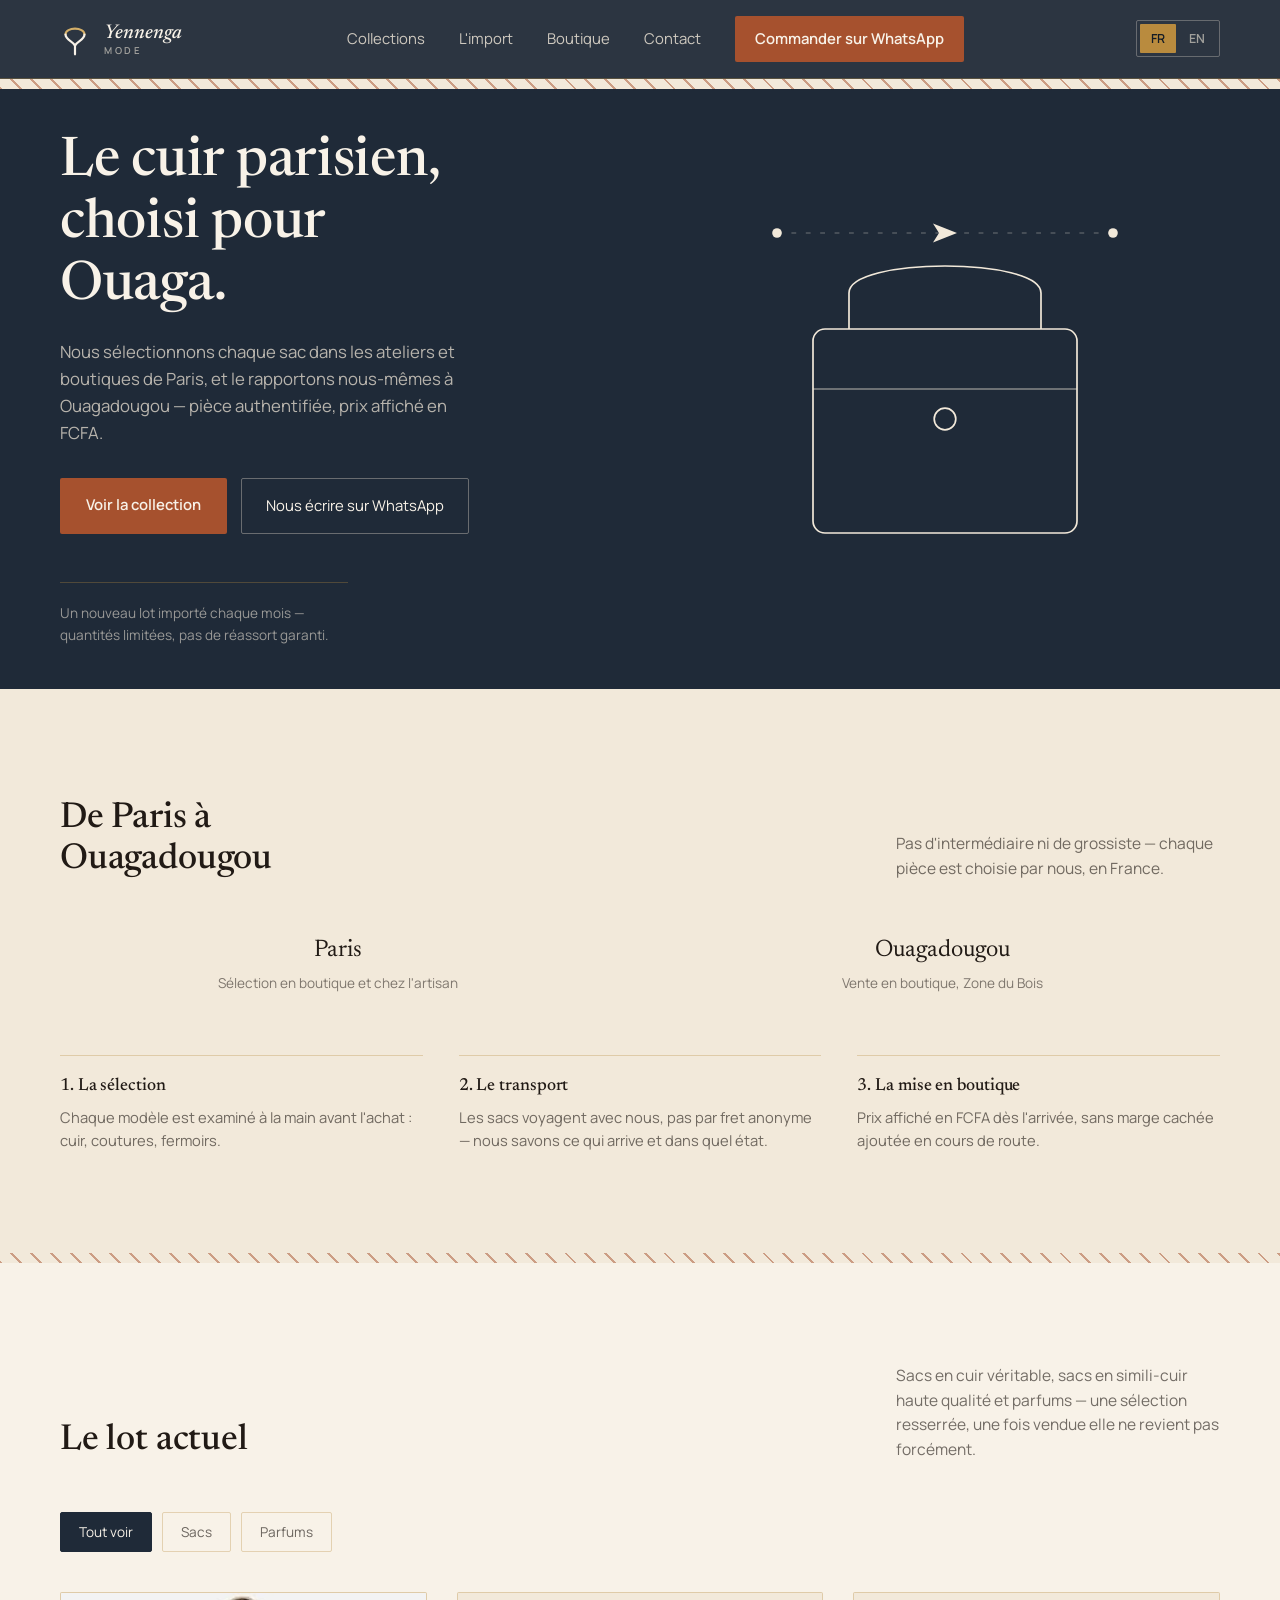
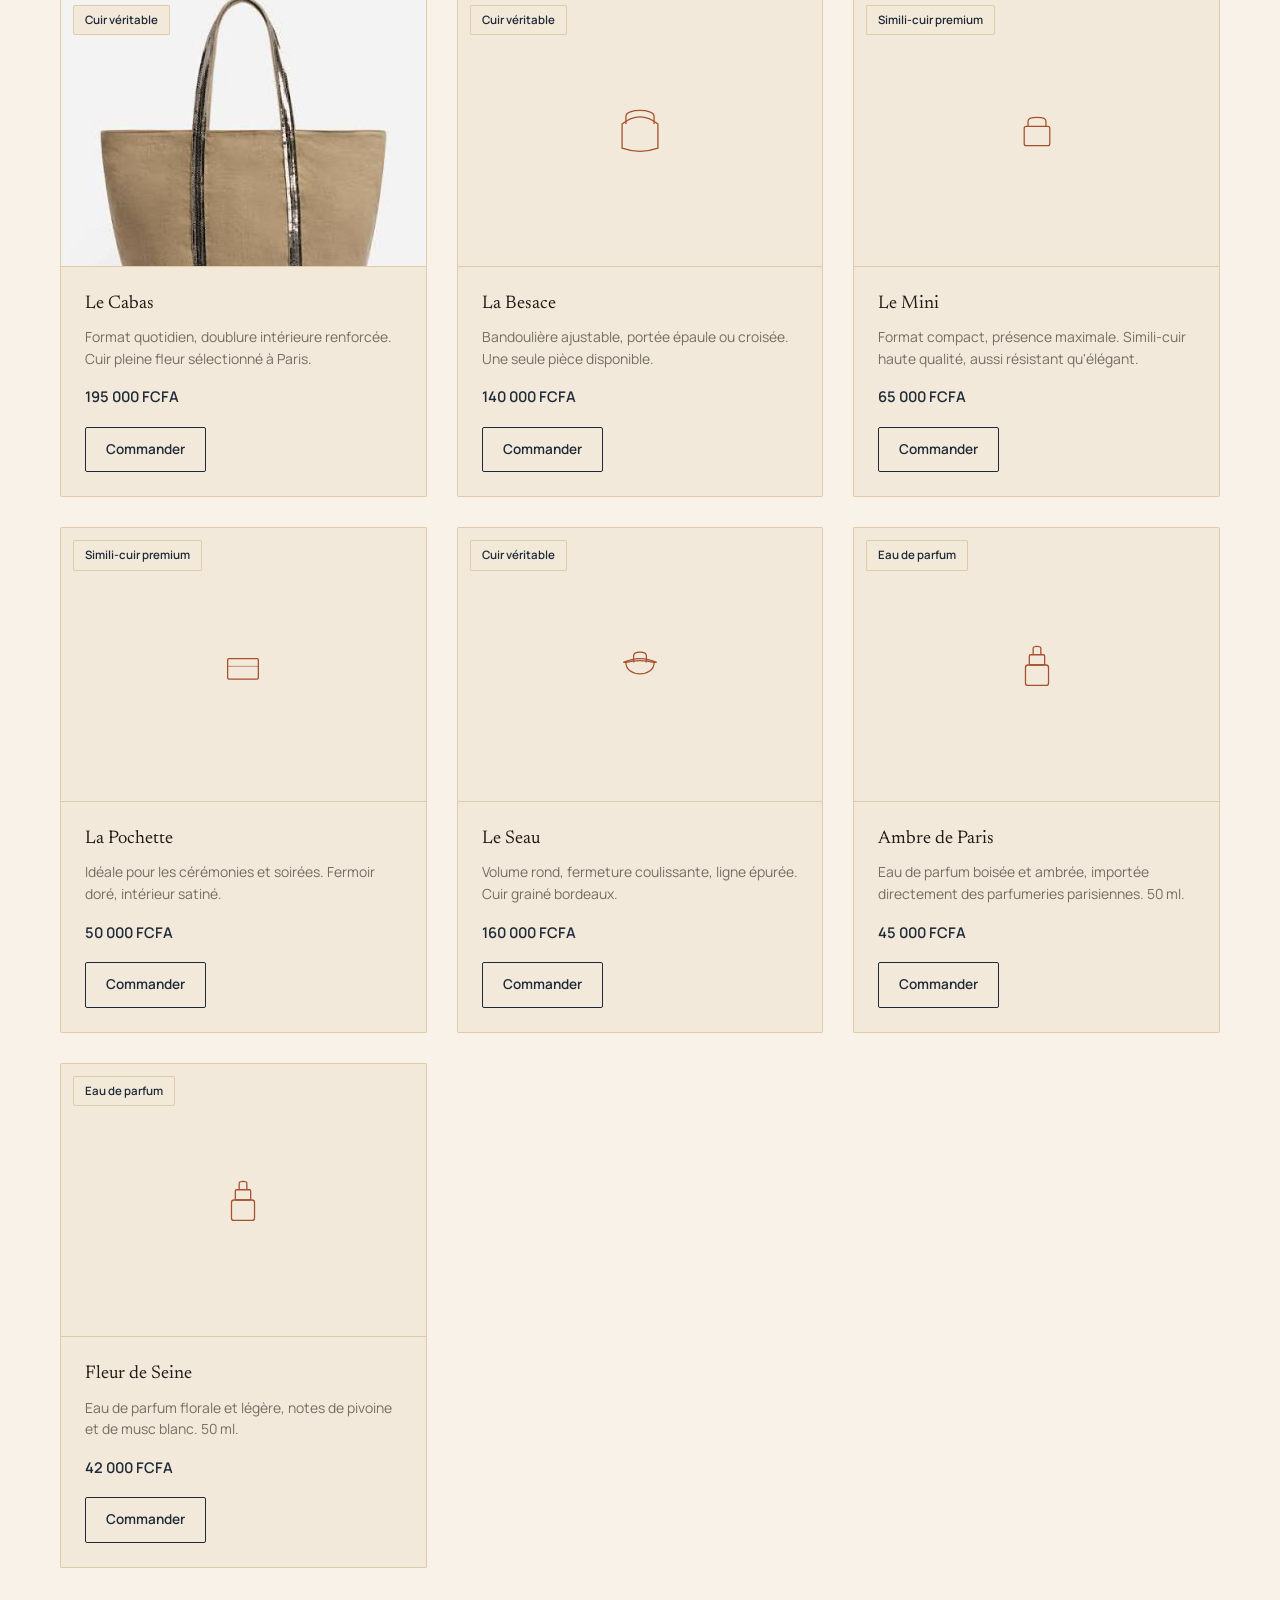
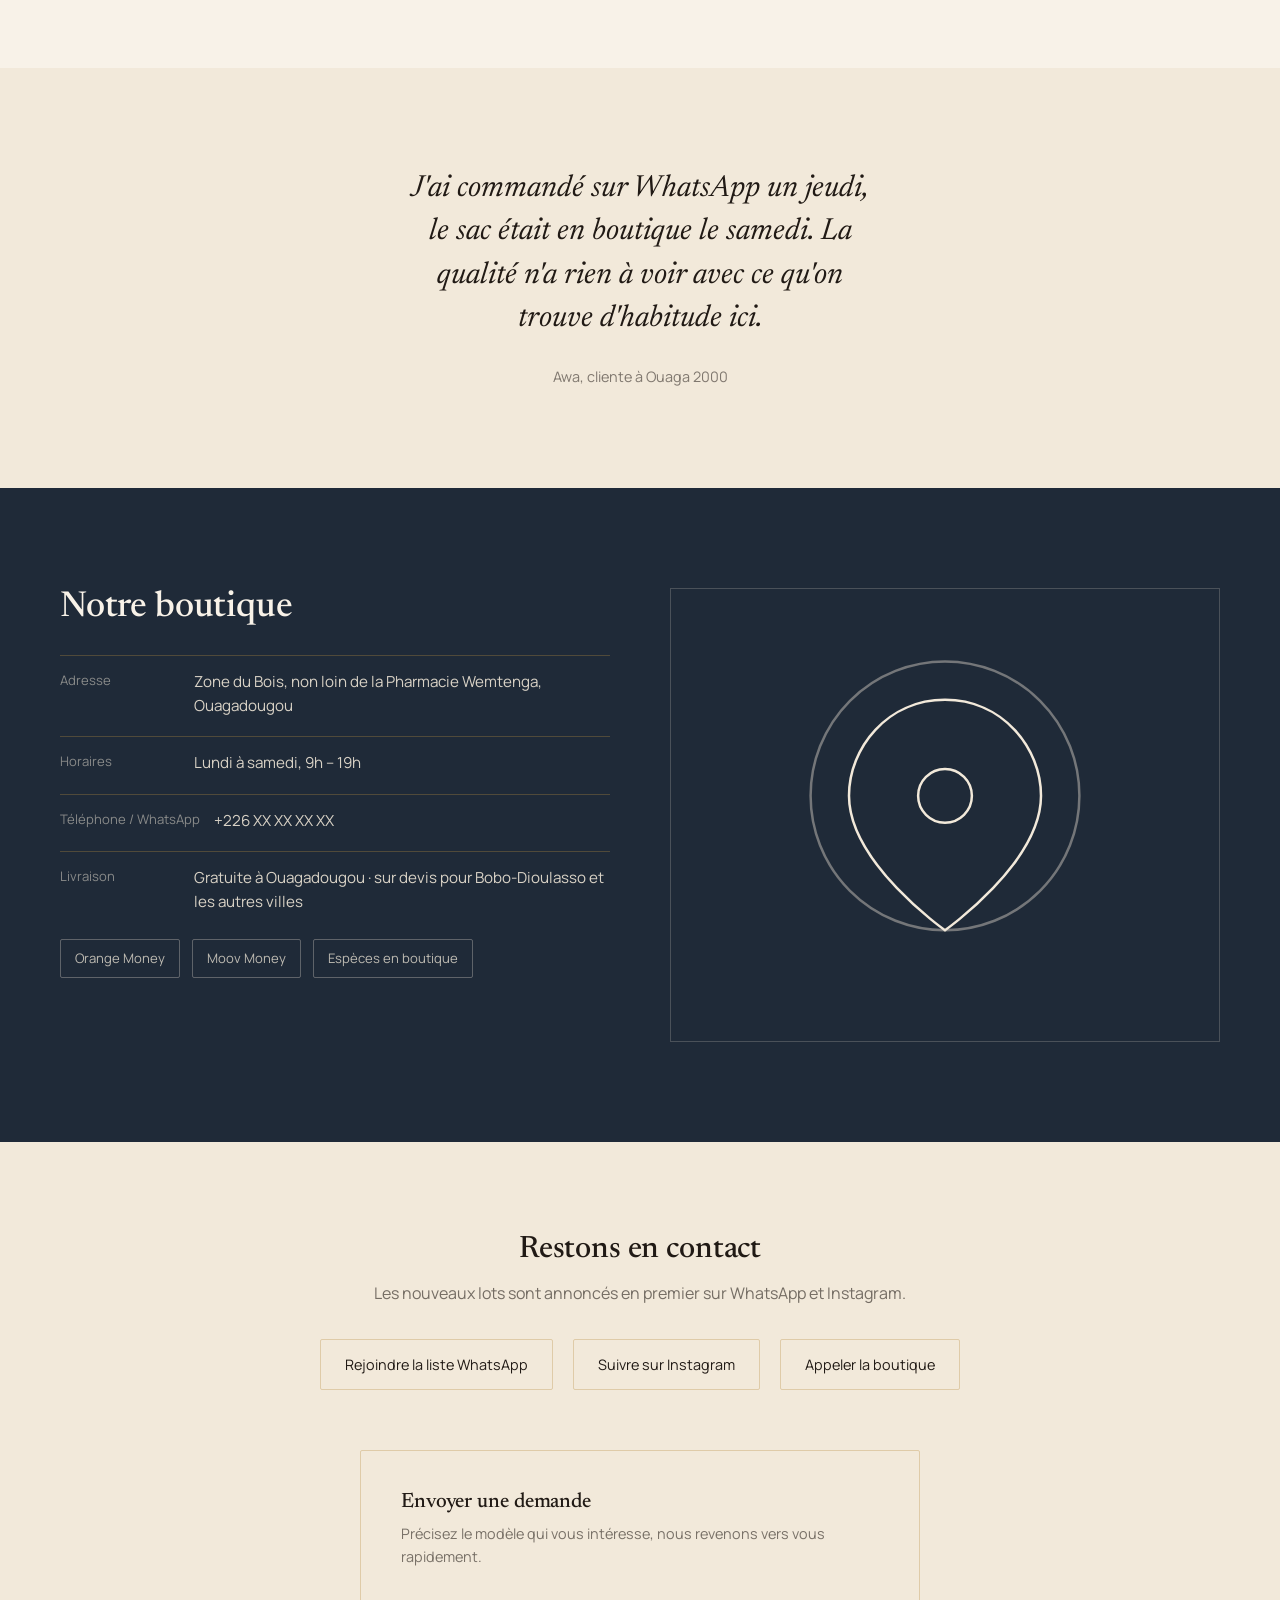
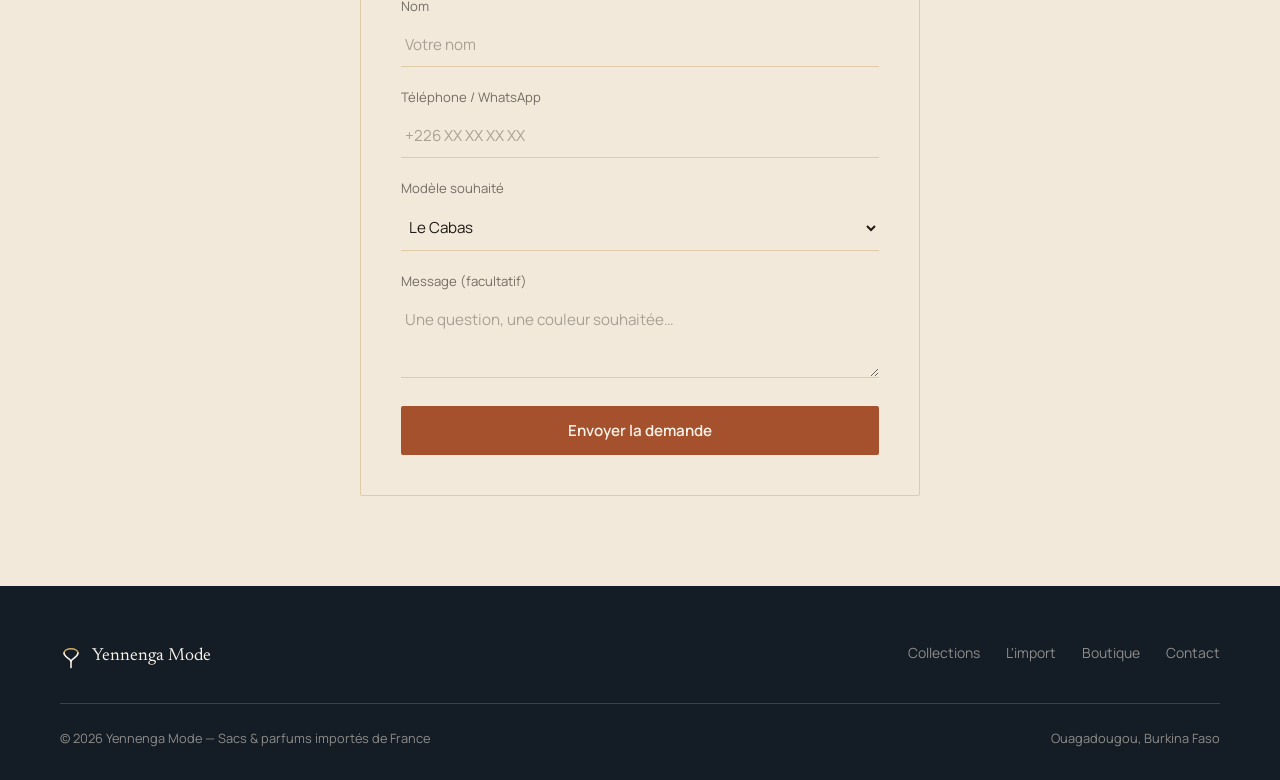
==== commit 2ec47800: "Ajoute la photo produit du Cabas Co-Authored-By: Claude Sonnet 5 <noreply@anthropic.com>" ====
--- a/index.html
+++ b/index.html
@@ -146,12 +146,8 @@
     <div class="products">
       <div class="product-card" data-category="sac">
         <div class="product-img">
-          <!-- Remplacer par une vraie photo produit : images/produits/le-cabas.jpg -->
           <span class="material-tag" data-i18n="mat.cuir">Cuir véritable</span>
-          <svg class="img-fallback" viewBox="0 0 100 100" fill="none" xmlns="http://www.w3.org/2000/svg" stroke-width="2" aria-hidden="true">
-            <rect x="18" y="38" width="64" height="46" rx="4"/>
-            <path d="M30 38 V26 C30 14 70 14 70 26 V38"/>
-          </svg>
+          <img src="images/produits/le-cabas.jpg" alt="Le Cabas, sac cabas en cuir">
         </div>
         <div class="product-body">
           <div class="name">Le Cabas</div>
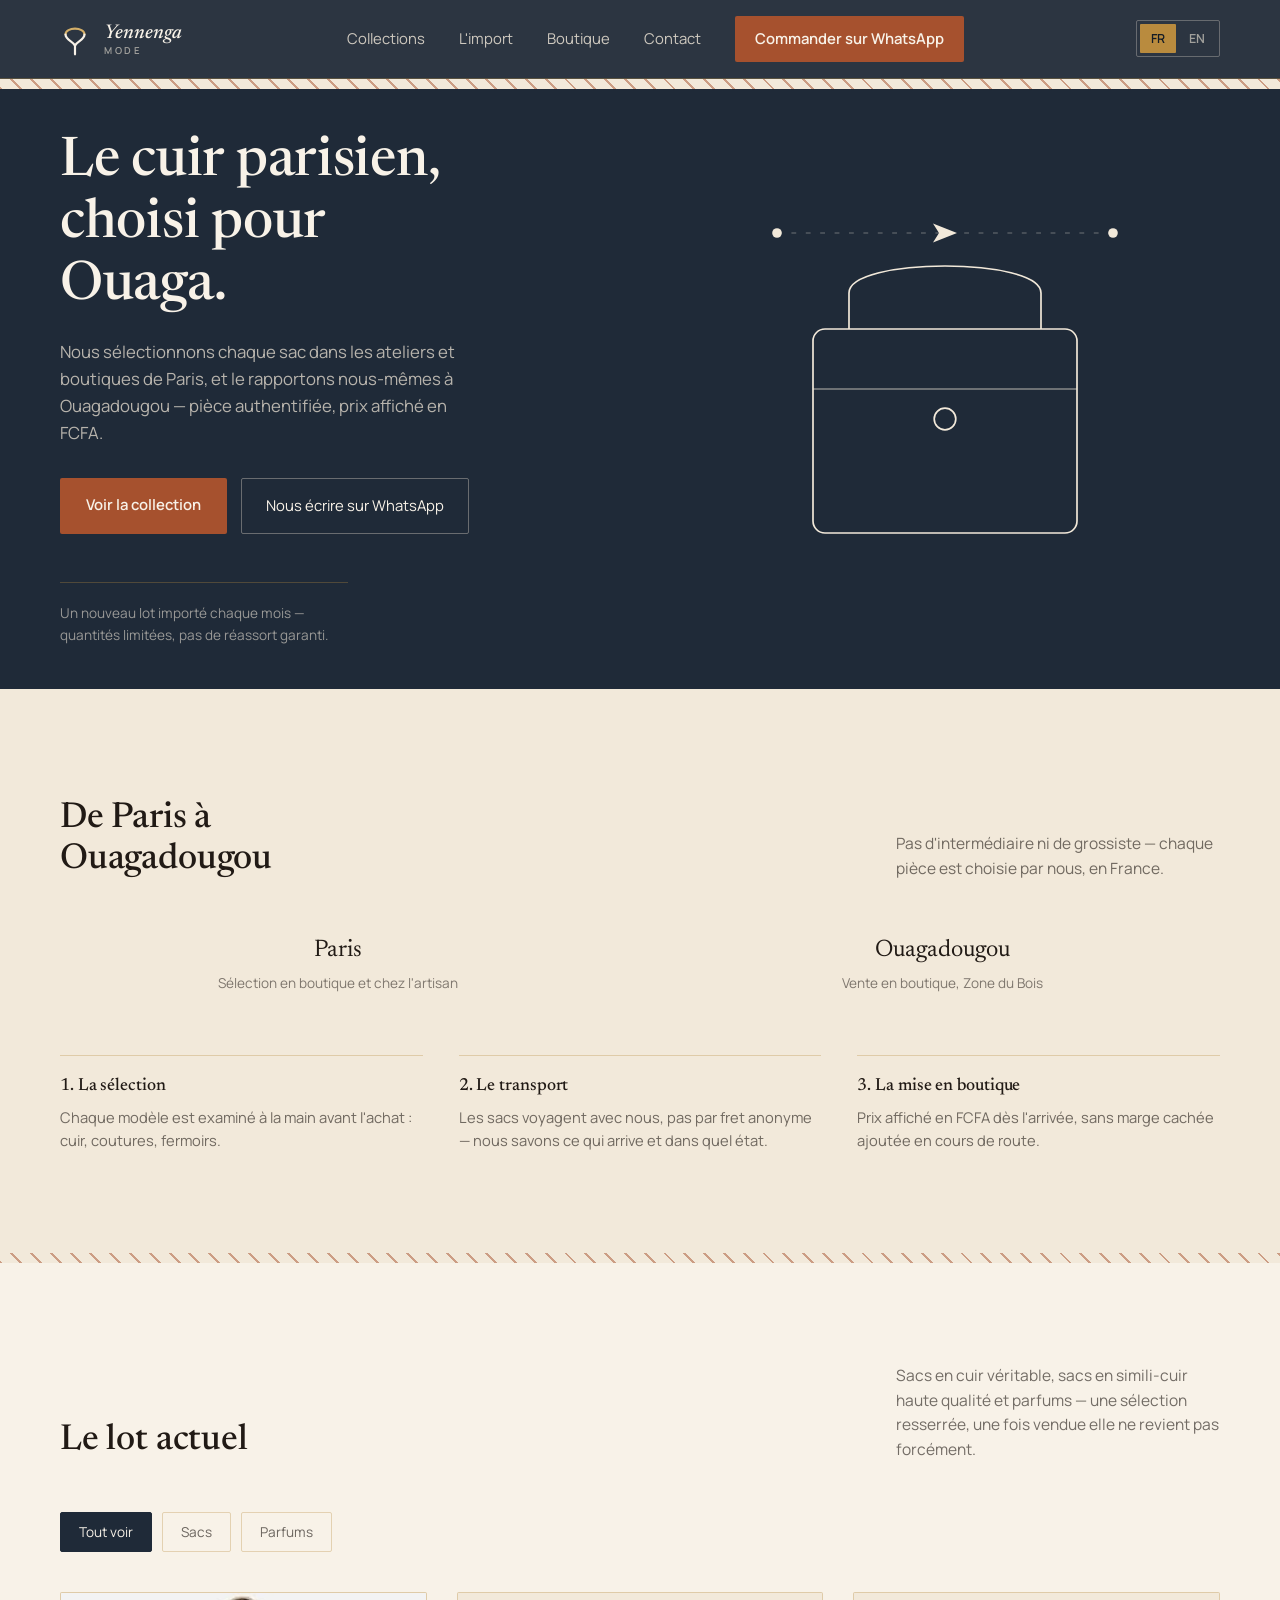
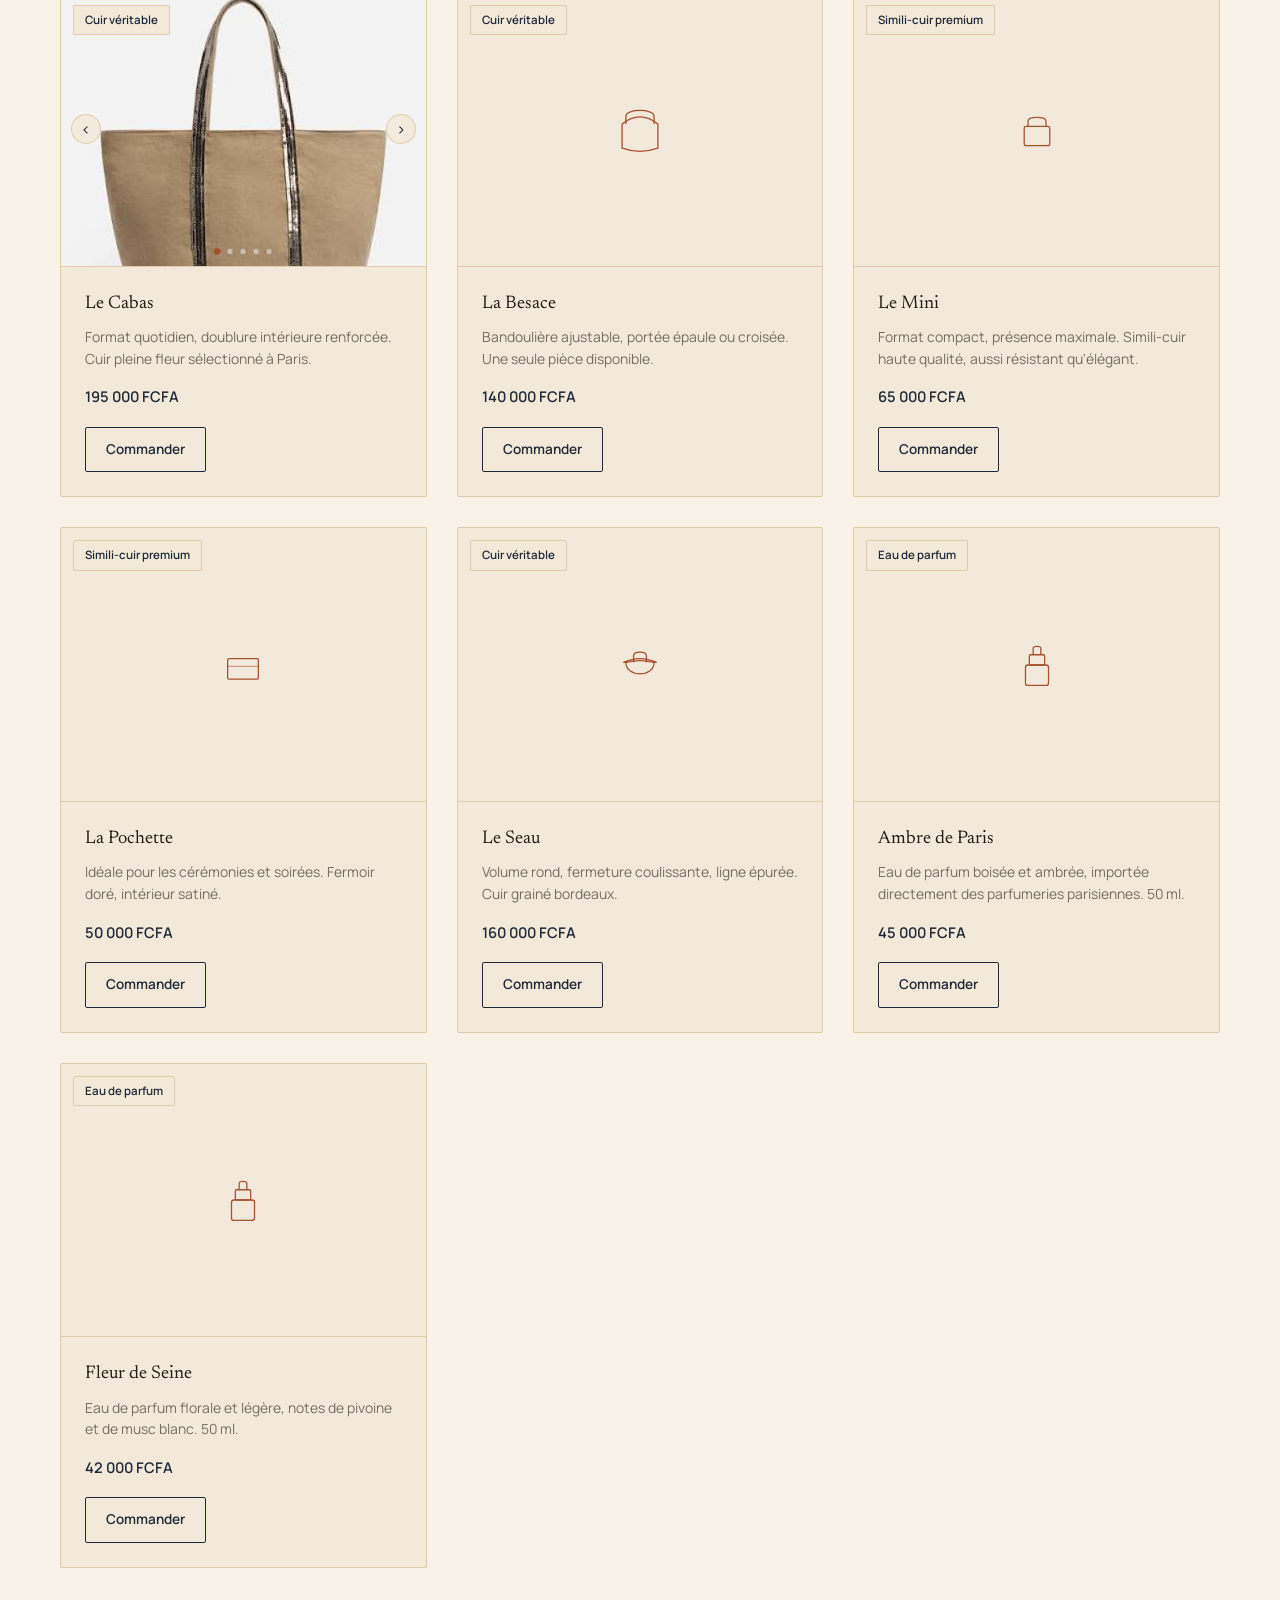
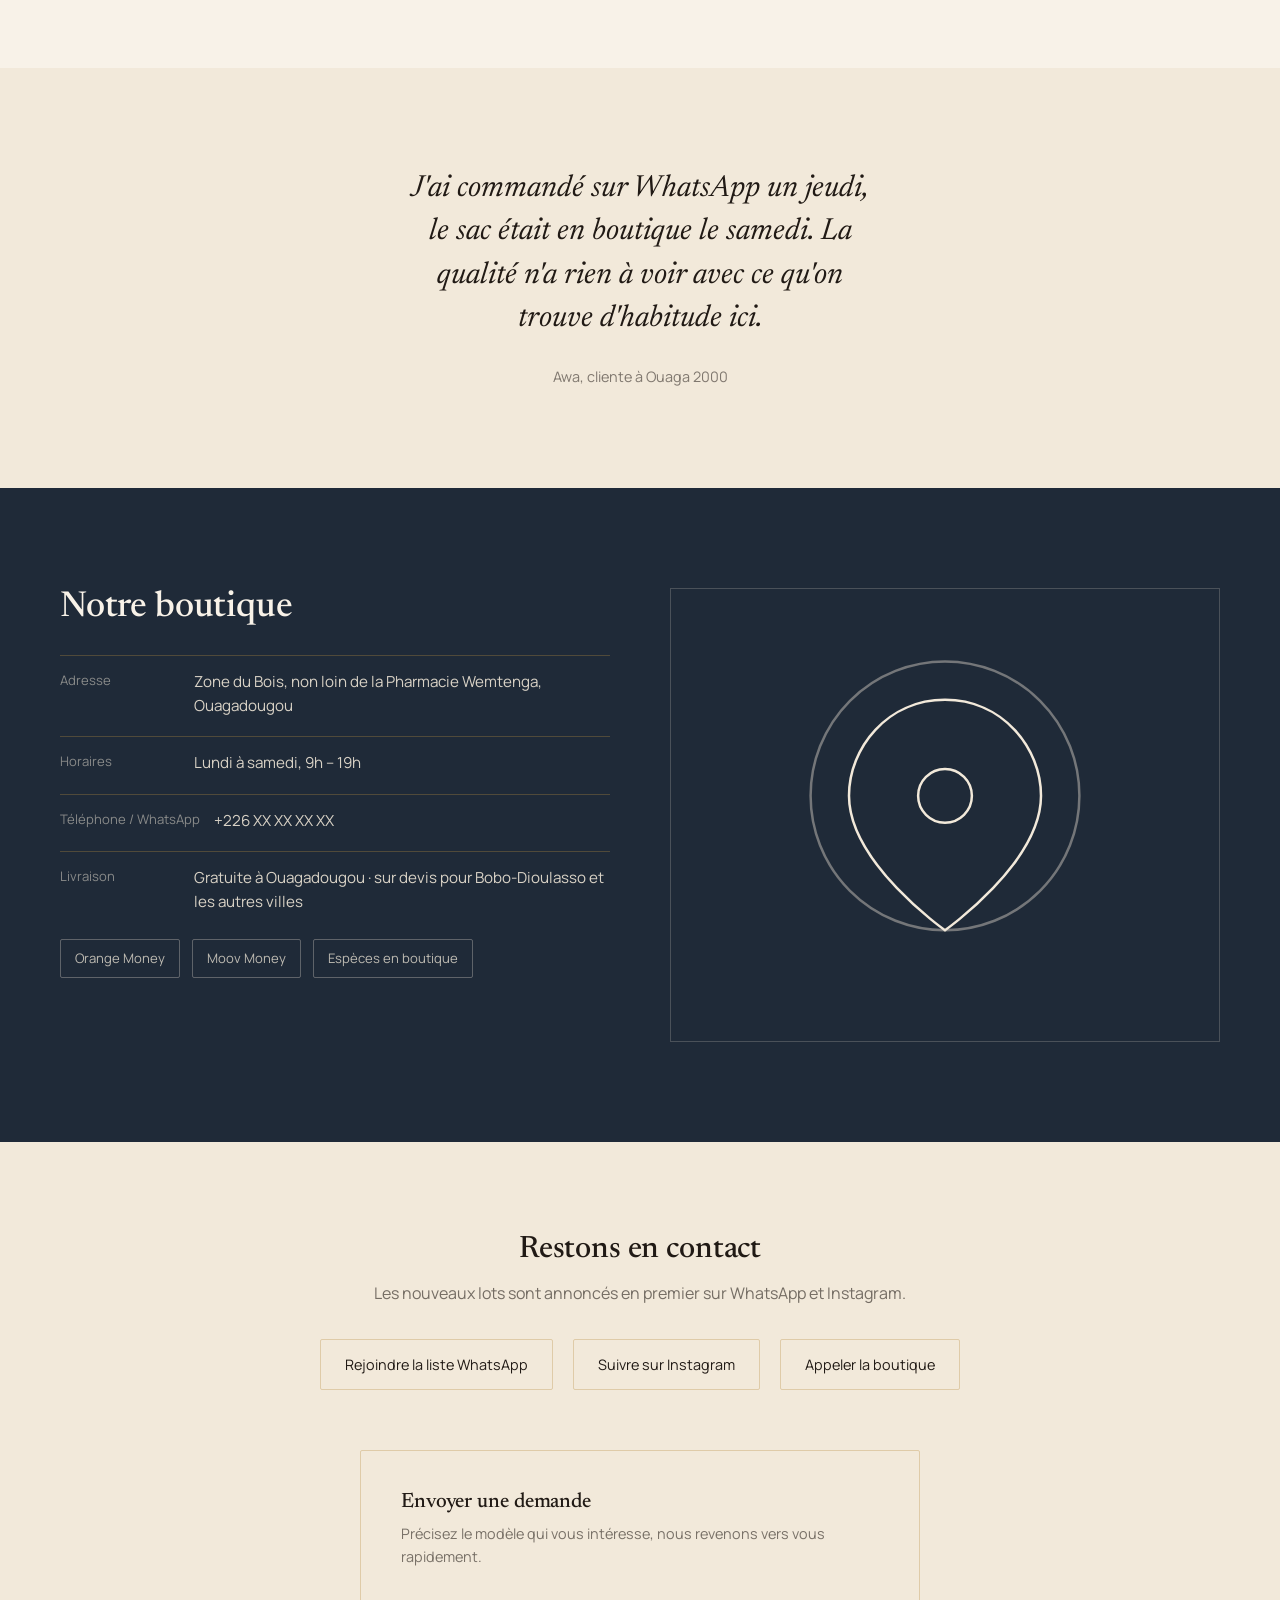
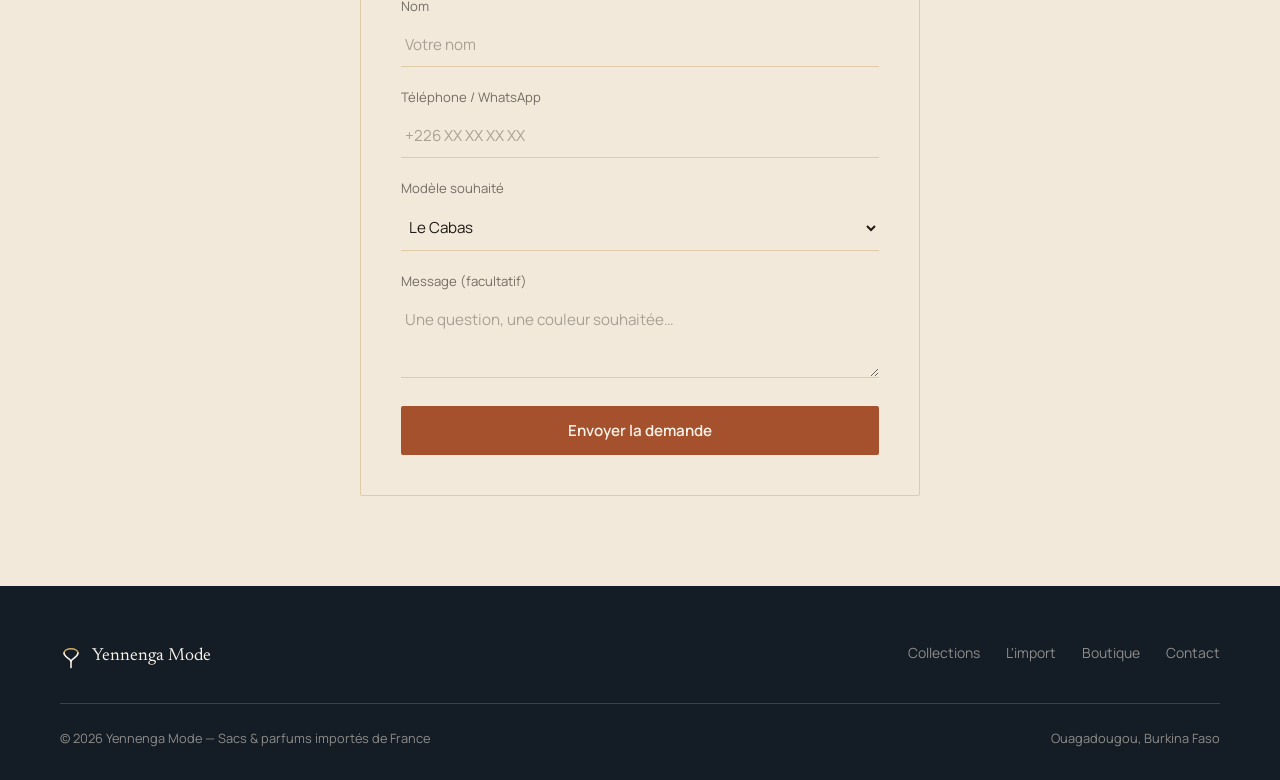
==== commit c2fe6962: "Ajoute 4 photos supplémentaires pour Le Cabas Co-Authored-By: Claude Sonnet 5 <noreply@anthropic.com" ====
--- a/index.html
+++ b/index.html
@@ -129,6 +129,14 @@
   - data-order-product doit correspondre exactement à une <option> du
     champ "Modèle souhaité" du formulaire de contact plus bas
   - le badge matière (.material-tag) utilise une clé mat.cuir / mat.simili / mat.parfum
+  - PHOTOS (carrousel) : chaque bloc .product-img.carousel porte un attribut
+    data-images contenant un tableau JSON de chemins d'image, ex.
+    data-images='["images/produits/le-cabas-1.jpg","images/produits/le-cabas-2.jpg"]'
+    Tant que le tableau est vide ("[]"), l'icône de secours (<svg class="img-fallback">)
+    déjà présente dans le HTML reste affichée. Dès qu'on y ajoute des chemins,
+    js/main.js construit automatiquement les diapositives ; les flèches et les
+    points de navigation n'apparaissent que s'il y a au moins 2 photos.
+    Convention de nommage suggérée : nom-produit-1.jpg, nom-produit-2.jpg, etc.
 -->
 <section class="collections" id="collections">
   <div class="wrap">
@@ -145,9 +153,14 @@
 
     <div class="products">
       <div class="product-card" data-category="sac">
-        <div class="product-img">
+        <div class="product-img carousel" data-images='["images/produits/le-cabas-1.jpg","images/produits/le-cabas-2.jpg","images/produits/le-cabas-3.jpg","images/produits/le-cabas-4.jpg","images/produits/le-cabas-5.jpg"]'>
           <span class="material-tag" data-i18n="mat.cuir">Cuir véritable</span>
-          <img src="images/produits/le-cabas.jpg" alt="Le Cabas, sac cabas en cuir">
+          <div class="slide active">
+            <svg class="img-fallback" viewBox="0 0 100 100" fill="none" xmlns="http://www.w3.org/2000/svg" stroke-width="2" aria-hidden="true">
+              <rect x="18" y="38" width="64" height="46" rx="4"/>
+              <path d="M30 38 V26 C30 14 70 14 70 26 V38"/>
+            </svg>
+          </div>
         </div>
         <div class="product-body">
           <div class="name">Le Cabas</div>
@@ -157,13 +170,14 @@
         </div>
       </div>
       <div class="product-card" data-category="sac">
-        <div class="product-img">
-          <!-- Remplacer par une vraie photo produit : images/produits/la-besace.jpg -->
+        <div class="product-img carousel" data-images="[]">
           <span class="material-tag" data-i18n="mat.cuir">Cuir véritable</span>
-          <svg class="img-fallback" viewBox="0 0 100 100" fill="none" xmlns="http://www.w3.org/2000/svg" stroke-width="2" aria-hidden="true">
-            <path d="M22 42 Q50 20 78 42 V80 Q50 90 22 80 Z"/>
-            <path d="M28 42 V30 C28 18 72 18 72 30 V42"/>
-          </svg>
+          <div class="slide active">
+            <svg class="img-fallback" viewBox="0 0 100 100" fill="none" xmlns="http://www.w3.org/2000/svg" stroke-width="2" aria-hidden="true">
+              <path d="M22 42 Q50 20 78 42 V80 Q50 90 22 80 Z"/>
+              <path d="M28 42 V30 C28 18 72 18 72 30 V42"/>
+            </svg>
+          </div>
         </div>
         <div class="product-body">
           <div class="name">La Besace</div>
@@ -173,13 +187,14 @@
         </div>
       </div>
       <div class="product-card" data-category="sac">
-        <div class="product-img">
-          <!-- Remplacer par une vraie photo produit : images/produits/le-mini.jpg -->
+        <div class="product-img carousel" data-images="[]">
           <span class="material-tag" data-i18n="mat.simili">Simili-cuir premium</span>
-          <svg class="img-fallback" viewBox="0 0 100 100" fill="none" xmlns="http://www.w3.org/2000/svg" stroke-width="2" aria-hidden="true">
-            <rect x="30" y="46" width="40" height="30" rx="3"/>
-            <path d="M36 46 V38 C36 30 64 30 64 38 V46"/>
-          </svg>
+          <div class="slide active">
+            <svg class="img-fallback" viewBox="0 0 100 100" fill="none" xmlns="http://www.w3.org/2000/svg" stroke-width="2" aria-hidden="true">
+              <rect x="30" y="46" width="40" height="30" rx="3"/>
+              <path d="M36 46 V38 C36 30 64 30 64 38 V46"/>
+            </svg>
+          </div>
         </div>
         <div class="product-body">
           <div class="name">Le Mini</div>
@@ -189,13 +204,14 @@
         </div>
       </div>
       <div class="product-card" data-category="sac">
-        <div class="product-img">
-          <!-- Remplacer par une vraie photo produit : images/produits/la-pochette.jpg -->
+        <div class="product-img carousel" data-images="[]">
           <span class="material-tag" data-i18n="mat.simili">Simili-cuir premium</span>
-          <svg class="img-fallback" viewBox="0 0 100 100" fill="none" xmlns="http://www.w3.org/2000/svg" stroke-width="2" aria-hidden="true">
-            <rect x="26" y="40" width="48" height="32" rx="2"/>
-            <line x1="26" y1="52" x2="74" y2="52" stroke-opacity="0.5"/>
-          </svg>
+          <div class="slide active">
+            <svg class="img-fallback" viewBox="0 0 100 100" fill="none" xmlns="http://www.w3.org/2000/svg" stroke-width="2" aria-hidden="true">
+              <rect x="26" y="40" width="48" height="32" rx="2"/>
+              <line x1="26" y1="52" x2="74" y2="52" stroke-opacity="0.5"/>
+            </svg>
+          </div>
         </div>
         <div class="product-body">
           <div class="name">La Pochette</div>
@@ -205,14 +221,15 @@
         </div>
       </div>
       <div class="product-card" data-category="sac">
-        <div class="product-img">
-          <!-- Remplacer par une vraie photo produit : images/produits/le-seau.jpg -->
+        <div class="product-img carousel" data-images="[]">
           <span class="material-tag" data-i18n="mat.cuir">Cuir véritable</span>
-          <svg class="img-fallback" viewBox="0 0 100 100" fill="none" xmlns="http://www.w3.org/2000/svg" stroke-width="2" aria-hidden="true">
-            <path d="M28 46 C28 70 72 70 72 46"/>
-            <path d="M24 46 Q50 34 76 46 L72 46 Q50 40 28 46 Z"/>
-            <path d="M40 46 V36 C40 28 60 28 60 36 V46"/>
-          </svg>
+          <div class="slide active">
+            <svg class="img-fallback" viewBox="0 0 100 100" fill="none" xmlns="http://www.w3.org/2000/svg" stroke-width="2" aria-hidden="true">
+              <path d="M28 46 C28 70 72 70 72 46"/>
+              <path d="M24 46 Q50 34 76 46 L72 46 Q50 40 28 46 Z"/>
+              <path d="M40 46 V36 C40 28 60 28 60 36 V46"/>
+            </svg>
+          </div>
         </div>
         <div class="product-body">
           <div class="name">Le Seau</div>
@@ -222,14 +239,15 @@
         </div>
       </div>
       <div class="product-card" data-category="parfum">
-        <div class="product-img">
-          <!-- Remplacer par une vraie photo produit : images/produits/parfum-ambre.jpg -->
+        <div class="product-img carousel" data-images="[]">
           <span class="material-tag" data-i18n="mat.parfum">Eau de parfum</span>
-          <svg class="img-fallback" viewBox="0 0 100 100" fill="none" xmlns="http://www.w3.org/2000/svg" stroke-width="2" aria-hidden="true">
-            <rect x="38" y="34" width="24" height="16" rx="2"/>
-            <path d="M44 34 V24 C44 20 56 20 56 24 V34"/>
-            <rect x="32" y="50" width="36" height="32" rx="4"/>
-          </svg>
+          <div class="slide active">
+            <svg class="img-fallback" viewBox="0 0 100 100" fill="none" xmlns="http://www.w3.org/2000/svg" stroke-width="2" aria-hidden="true">
+              <rect x="38" y="34" width="24" height="16" rx="2"/>
+              <path d="M44 34 V24 C44 20 56 20 56 24 V34"/>
+              <rect x="32" y="50" width="36" height="32" rx="4"/>
+            </svg>
+          </div>
         </div>
         <div class="product-body">
           <div class="name">Ambre de Paris</div>
@@ -239,14 +257,15 @@
         </div>
       </div>
       <div class="product-card" data-category="parfum">
-        <div class="product-img">
-          <!-- Remplacer par une vraie photo produit : images/produits/parfum-fleur.jpg -->
+        <div class="product-img carousel" data-images="[]">
           <span class="material-tag" data-i18n="mat.parfum">Eau de parfum</span>
-          <svg class="img-fallback" viewBox="0 0 100 100" fill="none" xmlns="http://www.w3.org/2000/svg" stroke-width="2" aria-hidden="true">
-            <rect x="38" y="34" width="24" height="16" rx="2"/>
-            <path d="M44 34 V24 C44 20 56 20 56 24 V34"/>
-            <rect x="32" y="50" width="36" height="32" rx="4"/>
-          </svg>
+          <div class="slide active">
+            <svg class="img-fallback" viewBox="0 0 100 100" fill="none" xmlns="http://www.w3.org/2000/svg" stroke-width="2" aria-hidden="true">
+              <rect x="38" y="34" width="24" height="16" rx="2"/>
+              <path d="M44 34 V24 C44 20 56 20 56 24 V34"/>
+              <rect x="32" y="50" width="36" height="32" rx="4"/>
+            </svg>
+          </div>
         </div>
         <div class="product-body">
           <div class="name">Fleur de Seine</div>
--- a/css/style.css
+++ b/css/style.css
@@ -207,18 +207,46 @@
 .product-card:hover{border-color:var(--laiton); transform:translateY(-3px);}
 .product-img{
   aspect-ratio:4/3; background:var(--ivoire);
-  display:flex; align-items:center; justify-content:center;
   border-bottom:1px solid var(--ligne);
   position:relative; overflow:hidden;
 }
 .product-img img{width:100%; height:100%; object-fit:cover;}
 .product-img .img-fallback{width:64px; height:64px; stroke:var(--ocre);}
 .material-tag{
-  position:absolute; top:12px; left:12px;
+  position:absolute; top:12px; left:12px; z-index:3;
   padding:5px 11px; border-radius:2px;
   background:rgba(242,233,218,0.92); border:1px solid var(--ligne);
   font-size:0.72rem; font-weight:600; color:var(--indigo);
 }
+
+/* ---- Carrousel photo par article ---- */
+.slide{
+  position:absolute; inset:0;
+  display:flex; align-items:center; justify-content:center;
+  opacity:0; transition:opacity 0.3s ease;
+}
+.slide.active{opacity:1; z-index:1;}
+.slide-arrow{
+  position:absolute; top:50%; transform:translateY(-50%); z-index:3;
+  width:30px; height:30px; border-radius:50%;
+  background:rgba(242,233,218,0.9); border:1px solid var(--ligne);
+  display:flex; align-items:center; justify-content:center;
+  font-size:1rem; line-height:1; color:var(--indigo);
+  transition:background 0.2s ease;
+}
+.slide-arrow:hover{background:var(--ivoire);}
+.slide-arrow.prev{left:10px;}
+.slide-arrow.next{right:10px;}
+.slide-dots{
+  position:absolute; bottom:11px; left:50%; transform:translateX(-50%); z-index:3;
+  display:flex; gap:6px;
+}
+.slide-dots .dot{
+  width:7px; height:7px; border-radius:50%;
+  background:rgba(242,233,218,0.55); border:1px solid rgba(33,26,21,0.25);
+  transition:background 0.2s ease, border-color 0.2s ease;
+}
+.slide-dots .dot.active{background:var(--ocre); border-color:var(--ocre);}
 .product-body{padding:22px 24px 24px; display:flex; flex-direction:column; flex:1;}
 .product-card .name{font-family:'Newsreader', serif; font-size:1.15rem;}
 .product-card .desc{font-size:0.87rem; color:rgba(33,26,21,0.6); margin-top:8px; line-height:1.55;}
